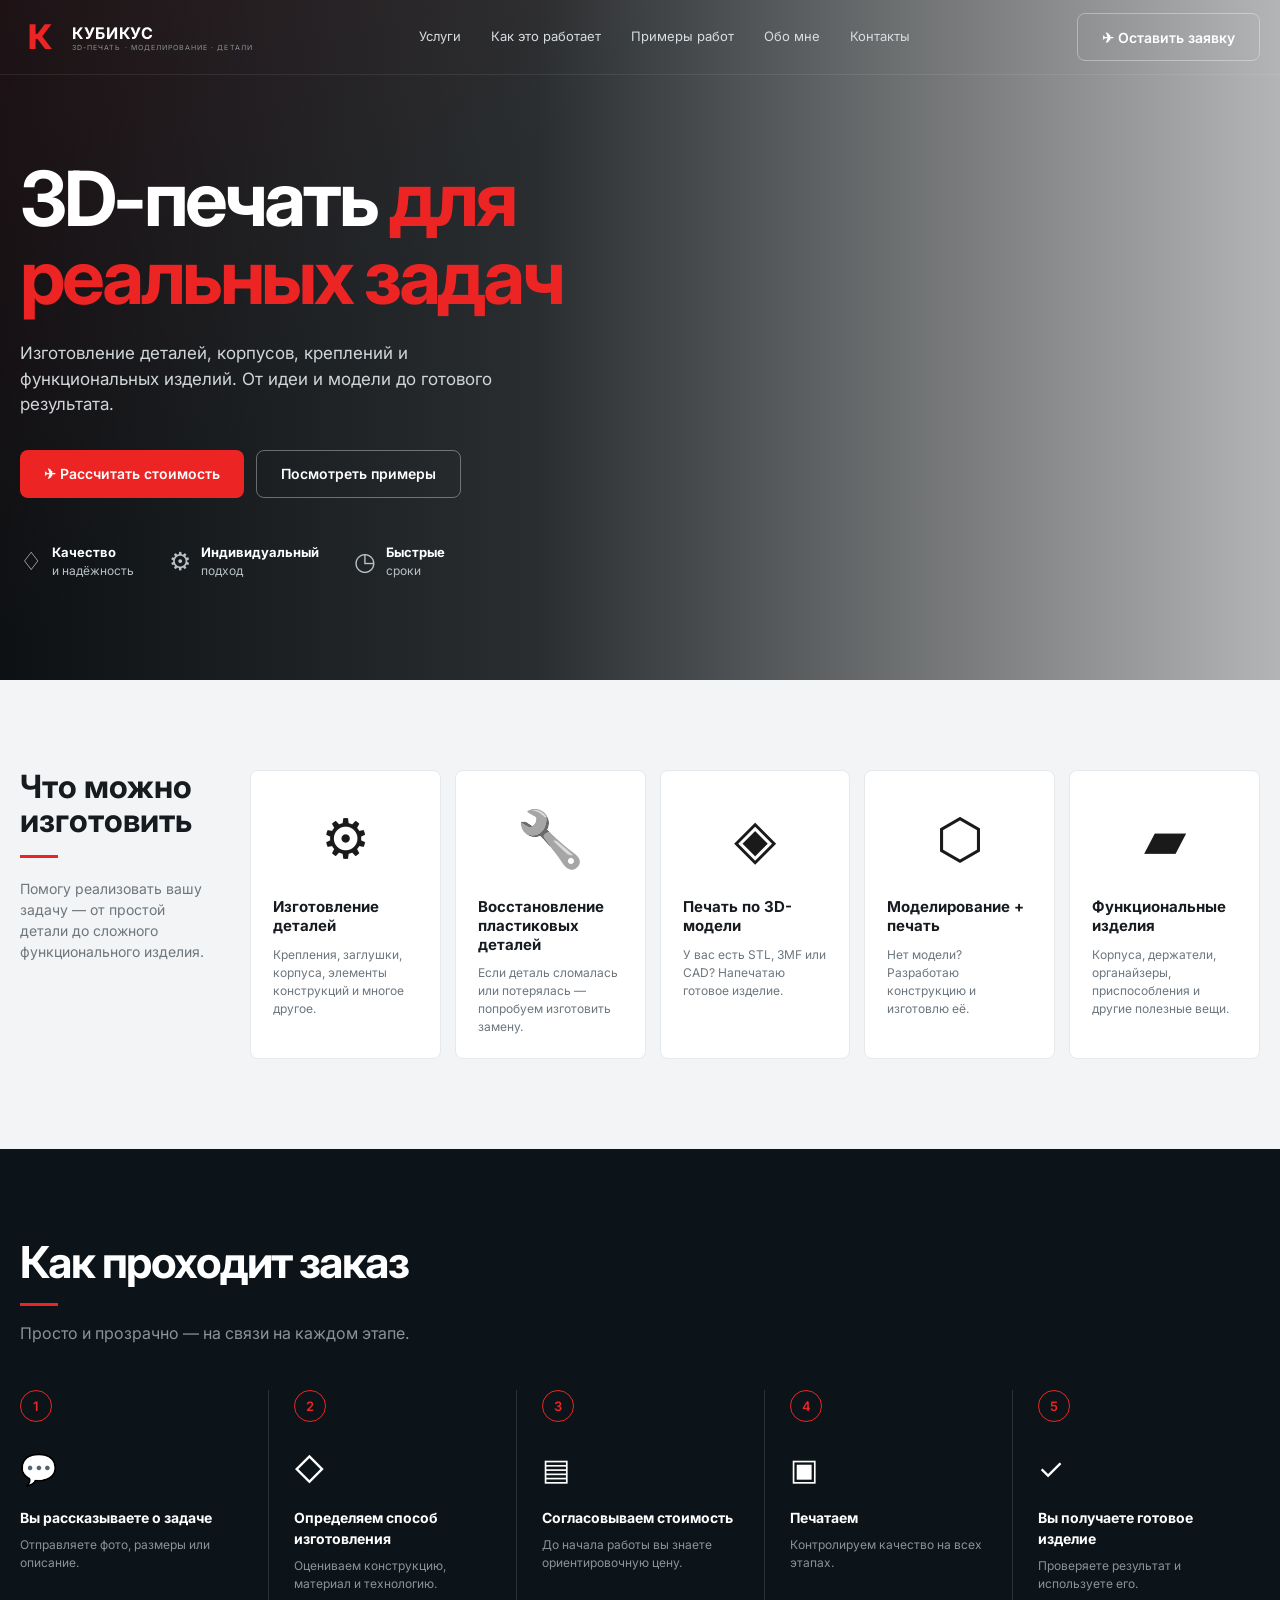
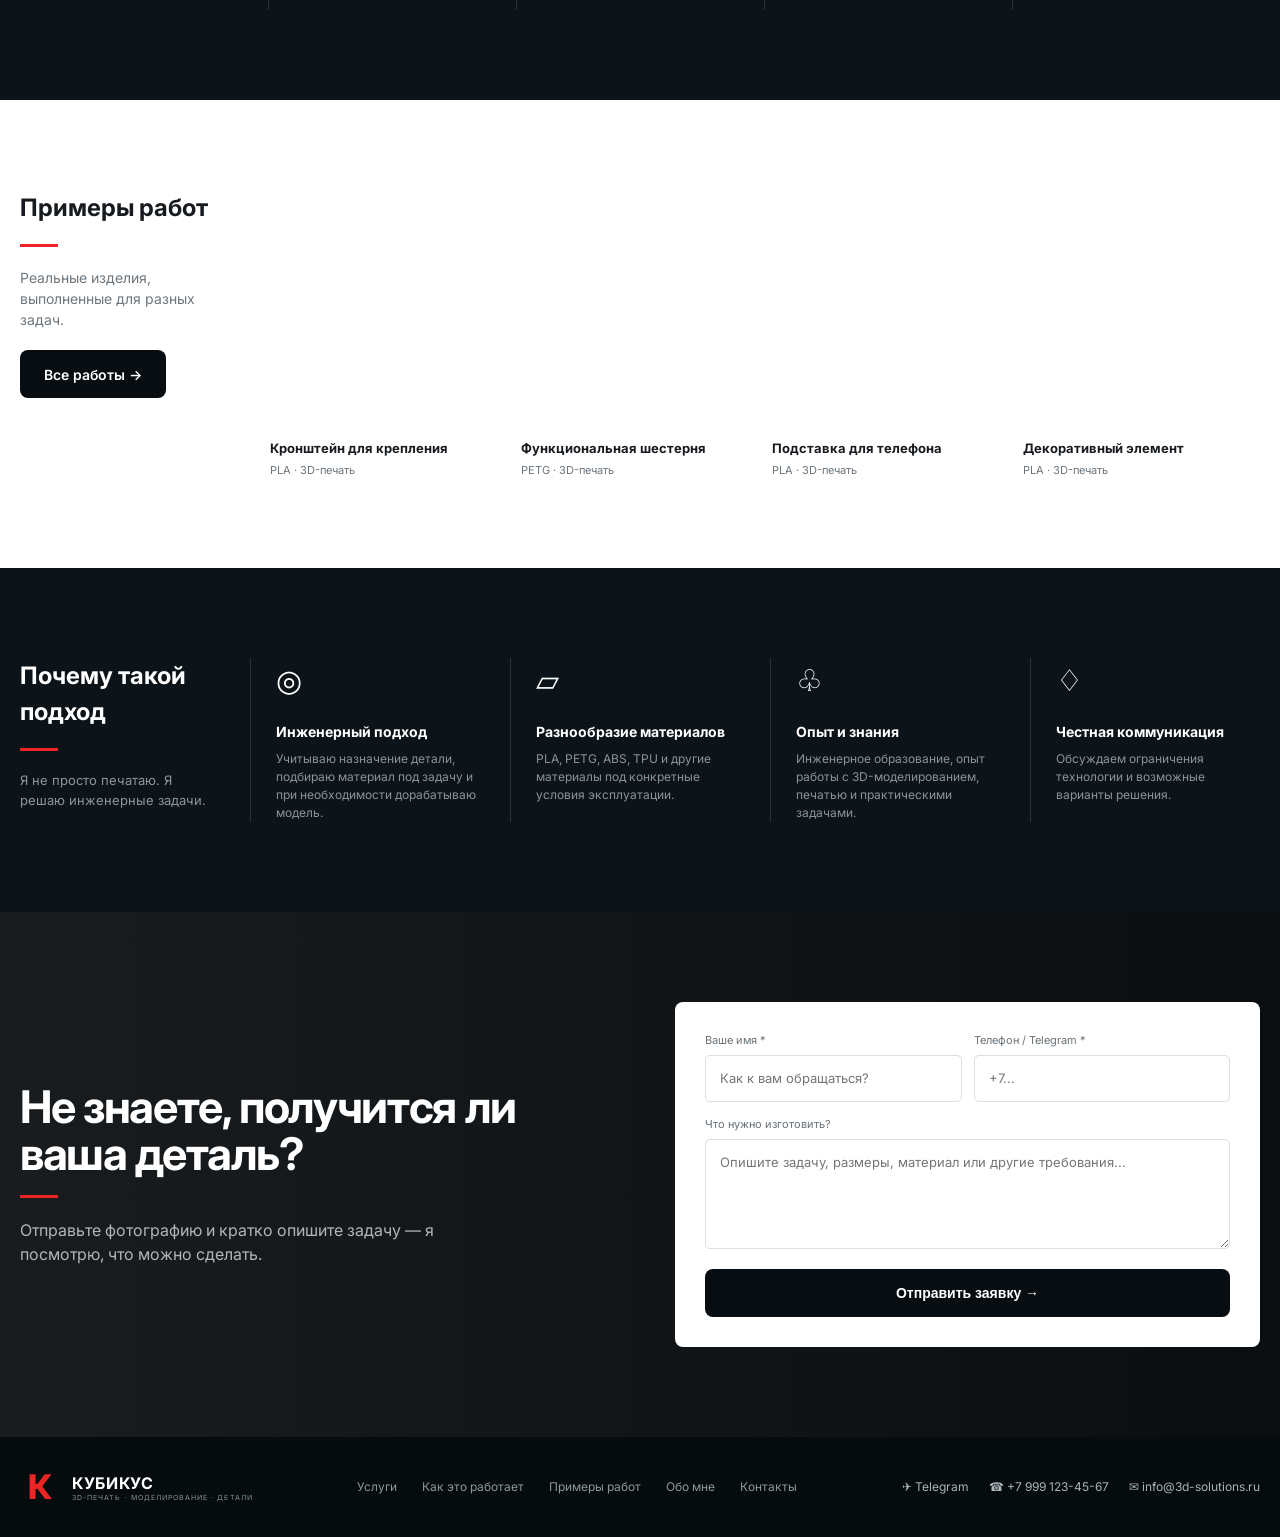
==== index.html @ cffec2ba "git add index.html assets/css/base.css assets/css/components.css assets/img/favicon.svg git commit -" ====
<!DOCTYPE html>
<html lang="ru">
<head>
    <meta charset="UTF-8">
    <meta name="viewport" content="width=device-width, initial-scale=1.0">
    

    <title>КУБИКУС — 3D-печать для реальных задач</title>

    <meta
    name="description"
    content="КУБИКУС — 3D-печать, изготовление деталей, восстановление пластиковых деталей, моделирование и функциональные изделия."
    >

    <!-- Open Graph (VK, Telegram) -->
    <meta property="og:type" content="website">
    <meta property="og:title" content="КУБИКУС — 3D-печать для реальных задач">
    <meta property="og:description" content="КУБИКУС — 3D-печать, изготовление деталей, восстановление пластиковых деталей, моделирование и функциональные изделия.">
    <meta property="og:url" content="https://kubicus.ru/">
    <meta property="og:locale" content="ru_RU">
    <!-- TODO: og:image после появления hero-фото (критично для превью в VK/Telegram) -->

    <link rel="icon" type="image/svg+xml" href="/assets/img/favicon.svg">

    <link rel="preconnect" href="https://fonts.googleapis.com">
    <link rel="preconnect" href="https://fonts.gstatic.com" crossorigin>

    <link
        href="https://fonts.googleapis.com/css2?family=Inter:wght@400;500;600;700;800&display=swap"
        rel="stylesheet"
    >

    <link rel="stylesheet" href="/assets/css/base.css">
    <link rel="stylesheet" href="/assets/css/layout.css">
    <link rel="stylesheet" href="/assets/css/components.css">
    <link rel="stylesheet" href="/assets/css/pages.css">

</head>


<body>


<!-- =========================
        HEADER
========================= -->

<header class="site-header">

    <div class="container header-inner">

        <a href="#" class="logo">

            <div class="logo-mark">К</div>

            <div>
                <div class="logo-text">КУБИКУС</div>
                <span class="logo-subtitle">
                    3D-ПЕЧАТЬ · МОДЕЛИРОВАНИЕ · ДЕТАЛИ
                </span>
            </div>

        </a>


        <nav>
            <a href="#services">Услуги</a>
            <a href="#process">Как это работает</a>
            <a href="#portfolio">Примеры работ</a>
            <a href="#advantages">Обо мне</a>
            <a href="#contact">Контакты</a>
        </nav>


        <a
            href="#contact"
            class="btn btn--outline header-button"
        >
            ✈ Оставить заявку
        </a>

    </div>

</header>


<main>

<!-- =========================
        HERO
========================= -->

<section class="hero">

    <div class="container">

        <div class="hero-content">

            <h1>
                3D-печать
                <span>для реальных задач</span>
            </h1>


            <p class="hero-description">
                Изготовление деталей, корпусов, креплений
                и функциональных изделий.
                От идеи и модели до готового результата.
            </p>


            <div class="hero-buttons">

                <a
                    href="#contact"
                    class="btn btn--red"
                >
                    ✈ Рассчитать стоимость
                </a>

                <a
                    href="#portfolio"
                    class="btn btn--outline"
                >
                    Посмотреть примеры
                </a>

            </div>


            <div class="hero-features">

                <div class="hero-feature">
                    <span class="feature-icon">♢</span>

                    <div>
                        <strong>Качество</strong>
                        и надёжность
                    </div>
                </div>


                <div class="hero-feature">
                    <span class="feature-icon">⚙</span>

                    <div>
                        <strong>Индивидуальный</strong>
                        подход
                    </div>
                </div>


                <div class="hero-feature">
                    <span class="feature-icon">◷</span>

                    <div>
                        <strong>Быстрые</strong>
                        сроки
                    </div>
                </div>

            </div>

        </div>

    </div>

</section>



<!-- =========================
        SERVICES
========================= -->

<section
    class="section services"
    id="services"
>

    <div class="container">

        <div class="services-layout">

            <div class="services-intro">

                <h2>
                    Что можно
                    изготовить
                </h2>

                <div class="red-line"></div>

                <p>
                    Помогу реализовать вашу задачу —
                    от простой детали до сложного
                    функционального изделия.
                </p>

            </div>


            <div class="services-grid">


                <article class="service-card">

                    <div class="service-icon">
                        ⚙
                    </div>

                    <h3>
                        Изготовление деталей
                    </h3>

                    <p>
                        Крепления, заглушки,
                        корпуса, элементы
                        конструкций и многое другое.
                    </p>

                </article>


                <article class="service-card">

                    <div class="service-icon">
                        🔧
                    </div>

                    <h3>
                        Восстановление
                        пластиковых деталей
                    </h3>

                    <p>
                        Если деталь сломалась
                        или потерялась —
                        попробуем изготовить замену.
                    </p>

                </article>


                <article class="service-card">

                    <div class="service-icon">
                        ◈
                    </div>

                    <h3>
                        Печать по
                        3D-модели
                    </h3>

                    <p>
                        У вас есть STL, 3MF или CAD?
                        Напечатаю готовое изделие.
                    </p>

                </article>


                <article class="service-card">

                    <div class="service-icon">
                        ⬡
                    </div>

                    <h3>
                        Моделирование
                        + печать
                    </h3>

                    <p>
                        Нет модели?
                        Разработаю конструкцию
                        и изготовлю её.
                    </p>

                </article>


                <article class="service-card">

                    <div class="service-icon">
                        ▰
                    </div>

                    <h3>
                        Функциональные
                        изделия
                    </h3>

                    <p>
                        Корпуса, держатели,
                        органайзеры,
                        приспособления и другие
                        полезные вещи.
                    </p>

                </article>


            </div>

        </div>

    </div>

</section>



<!-- =========================
        PROCESS
========================= -->

<section
    class="section process"
    id="process"
>

    <div class="container">

        <div class="section-title">

            <h2>
                Как проходит заказ
            </h2>

            <div class="red-line"></div>

            <p>
                Просто и прозрачно —
                на связи на каждом этапе.
            </p>

        </div>


        <div class="process-grid">


            <div class="process-step">

                <div class="step-number">1</div>

                <div class="step-icon">💬</div>

                <h3>
                    Вы рассказываете
                    о задаче
                </h3>

                <p>
                    Отправляете фото,
                    размеры или описание.
                </p>

            </div>


            <div class="process-step">

                <div class="step-number">2</div>

                <div class="step-icon">◇</div>

                <h3>
                    Определяем способ
                    изготовления
                </h3>

                <p>
                    Оцениваем конструкцию,
                    материал и технологию.
                </p>

            </div>


            <div class="process-step">

                <div class="step-number">3</div>

                <div class="step-icon">▤</div>

                <h3>
                    Согласовываем
                    стоимость
                </h3>

                <p>
                    До начала работы вы знаете
                    ориентировочную цену.
                </p>

            </div>


            <div class="process-step">

                <div class="step-number">4</div>

                <div class="step-icon">▣</div>

                <h3>
                    Печатаем
                </h3>

                <p>
                    Контролируем качество
                    на всех этапах.
                </p>

            </div>


            <div class="process-step">

                <div class="step-number">5</div>

                <div class="step-icon">✓</div>

                <h3>
                    Вы получаете
                    готовое изделие
                </h3>

                <p>
                    Проверяете результат
                    и используете его.
                </p>

            </div>


        </div>

    </div>

</section>



<!-- =========================
        PORTFOLIO
========================= -->

<section
    class="section portfolio"
    id="portfolio"
>

    <div class="container">

        <div class="portfolio-layout">


            <div class="portfolio-intro">

                <h2>
                    Примеры
                    работ
                </h2>

                <div class="red-line"></div>

                <p>
                    Реальные изделия,
                    выполненные для разных задач.
                </p>

                <a
                    href="#contact"
                    class="btn btn--dark"
                >
                    Все работы →
                </a>

            </div>


            <div class="portfolio-grid">


                <article class="portfolio-card">

                    <div class="portfolio-image">
                        <img
                            src="/assets/img/portfolio/work-1.svg"
                            alt="Кронштейн"
                        >
                    </div>

                    <h3>
                        Кронштейн для крепления
                    </h3>

                    <p>
                        PLA · 3D-печать
                    </p>

                </article>


                <article class="portfolio-card">

                    <div class="portfolio-image">
                        <img
                            src="/assets/img/portfolio/work-2.svg"
                            alt="Шестерня"
                        >
                    </div>

                    <h3>
                        Функциональная шестерня
                    </h3>

                    <p>
                        PETG · 3D-печать
                    </p>

                </article>


                <article class="portfolio-card">

                    <div class="portfolio-image">
                        <img
                            src="/assets/img/portfolio/work-3.svg"
                            alt="Подставка"
                        >
                    </div>

                    <h3>
                        Подставка для телефона
                    </h3>

                    <p>
                        PLA · 3D-печать
                    </p>

                </article>


                <article class="portfolio-card">

                    <div class="portfolio-image">
                        <img
                            src="/assets/img/portfolio/work-4.svg"
                            alt="Декоративная деталь"
                        >
                    </div>

                    <h3>
                        Декоративный элемент
                    </h3>

                    <p>
                        PLA · 3D-печать
                    </p>

                </article>


            </div>

        </div>

    </div>

</section>



<!-- =========================
        ADVANTAGES
========================= -->

<section
    class="section advantages"
    id="advantages"
>

    <div class="container">

        <div class="advantages-grid">


            <div class="advantages-intro">

                <h2>
                    Почему такой
                    подход
                </h2>

                <div class="red-line"></div>

                <p>
                    Я не просто печатаю.
                    Я решаю инженерные задачи.
                </p>

            </div>


            <article class="advantage">

                <div class="advantage-icon">
                    ◎
                </div>

                <h3>
                    Инженерный подход
                </h3>

                <p>
                    Учитываю назначение детали,
                    подбираю материал под задачу
                    и при необходимости
                    дорабатываю модель.
                </p>

            </article>


            <article class="advantage">

                <div class="advantage-icon">
                    ▱
                </div>

                <h3>
                    Разнообразие материалов
                </h3>

                <p>
                    PLA, PETG, ABS, TPU
                    и другие материалы
                    под конкретные условия
                    эксплуатации.
                </p>

            </article>


            <article class="advantage">

                <div class="advantage-icon">
                    ♧
                </div>

                <h3>
                    Опыт и знания
                </h3>

                <p>
                    Инженерное образование,
                    опыт работы с 3D-моделированием,
                    печатью и практическими задачами.
                </p>

            </article>


            <article class="advantage">

                <div class="advantage-icon">
                    ♢
                </div>

                <h3>
                    Честная коммуникация
                </h3>

                <p>
                    Обсуждаем ограничения
                    технологии и возможные
                    варианты решения.
                </p>

            </article>


        </div>

    </div>

</section>



<!-- =========================
        CONTACT
========================= -->

<section
    class="section contact"
    id="contact"
>

    <div class="container">

        <div class="contact-layout">


            <div class="contact-text">

                <h2>
                    Не знаете,
                    получится ли
                    ваша деталь?
                </h2>

                <div class="red-line"></div>

                <p>
                    Отправьте фотографию и кратко
                    опишите задачу — я посмотрю,
                    что можно сделать.
                </p>

            </div>


            <form
                class="contact-form"
                id="contactForm"
            >

                <div class="form-row">

                    <div class="form-group">

                        <label>
                            Ваше имя *
                        </label>

                        <input
                            type="text"
                            name="name"
                            placeholder="Как к вам обращаться?"
                            required
                        >

                    </div>


                    <div class="form-group">

                        <label>
                            Телефон / Telegram *
                        </label>

                        <input
                            type="text"
                            name="contact"
                            placeholder="+7..."
                            required
                        >

                    </div>

                </div>


                <div class="form-group">

                    <label>
                        Что нужно изготовить?
                    </label>

                    <textarea
                        name="message"
                        placeholder="Опишите задачу, размеры, материал или другие требования..."
                    ></textarea>

                </div>


                <button
                    type="submit"
                    class="btn btn--dark form-submit"
                    aria-live="polite"
                >
                    Отправить заявку →
                </button>

            </form>


        </div>

    </div>

</section>


</main>


<!-- =========================
        FOOTER
========================= -->

<footer class="site-footer">

    <div class="container footer-inner">


        <a href="#" class="logo">

            <div class="logo-mark">К</div>

            <div>
                <div class="logo-text">
                    КУБИКУС
                </div>

                <span class="logo-subtitle">
                    3D-ПЕЧАТЬ · МОДЕЛИРОВАНИЕ · ДЕТАЛИ
                </span>
            </div>

        </a>


        <div class="footer-links">

            <a href="#services">
                Услуги
            </a>

            <a href="#process">
                Как это работает
            </a>

            <a href="#portfolio">
                Примеры работ
            </a>

            <a href="#advantages">
                Обо мне
            </a>

            <a href="#contact">
                Контакты
            </a>

        </div>


        <div class="footer-contacts">

            <span>
                ✈ Telegram
            </span>

            <span>
                ☎ +7 999 123-45-67
            </span>

            <span>
                ✉ info@3d-solutions.ru
            </span>

        </div>


    </div>

</footer>


<script src="/assets/js/nav.js" defer></script>
<script src="/assets/js/form.js" defer></script>


</body>
</html>
---- assets/css/base.css ----
/* =========================
   BASE — reset, токены, базовая типографика
========================= */

:root {
    /* Палитра (как в прототипе) */
    --black: #080d11;
    --dark: #0d1419;
    --dark-2: #111a20;

    --white: #ffffff;
    --text: #171b1f;
    --gray: #6d767d;
    --light: #f2f4f5;

    --red: #ed2424;
    --red-dark: #c91818;
    --green: #2ea043;

    --border: #dfe3e6;

    /* Сетка */
    --container: 1240px;

    /* Отступы */
    --space-1: 4px;
    --space-2: 8px;
    --space-3: 12px;
    --space-4: 16px;
    --space-5: 24px;
    --space-6: 32px;
    --space-7: 48px;
    --space-8: 64px;

    /* Радиусы */
    --radius-sm: 4px;
    --radius-md: 8px;
    --radius-lg: 12px;

    /* Тени */
    --shadow-sm: 0 4px 12px rgba(0, 0, 0, .06);
    --shadow-md: 0 15px 35px rgba(0, 0, 0, .08);
}

* {
    box-sizing: border-box;
    margin: 0;
    padding: 0;
}

html {
    scroll-behavior: smooth;
}

body {
    font-family: "Inter", sans-serif;
    color: var(--text);
    background: var(--white);
    line-height: 1.5;
}

a {
    color: inherit;
    text-decoration: none;
}

img {
    display: block;
    max-width: 100%;
}
---- assets/css/layout.css ----
/* LAYOUT — сетка, секции, заголовки секций */

.container {
    width: min(var(--container), calc(100% - 40px));
    margin: 0 auto;
}

.section {
    padding: 90px 0;
}

.section-title {
    margin-bottom: 45px;
}

.section-title h2 {
    font-size: clamp(30px, 4vw, 44px);
    line-height: 1.05;
    letter-spacing: -.035em;
}

.section-title p {
    max-width: 550px;
    margin-top: 15px;
    color: var(--gray);
}

.red-line {
    width: 38px;
    height: 3px;
    margin-top: 18px;
    background: var(--red);
}

/* ---------- Адаптив ---------- */

@media (max-width: 700px) {

    .container {
        width: min(100% - 30px, var(--container));
    }

    .section {
        padding: 60px 0;
    }

}
---- assets/css/components.css ----
/* =========================
   КОМПОНЕНТЫ
========================= */

/* ---------- Кнопки ---------- */

.btn {
    display: inline-flex;
    align-items: center;
    justify-content: center;
    gap: 10px;

    min-height: 48px;
    padding: 0 var(--space-5);

    border-radius: var(--radius-md);

    font-size: 14px;
    font-weight: 600;

    cursor: pointer;
    border: none;

    transition:
        transform .2s ease,
        background .2s ease,
        border-color .2s ease;
}

.btn:hover {
    transform: translateY(-2px);
}

.btn--red {
    color: white;
    background: var(--red);
}

.btn--red:hover {
    background: var(--red-dark);
}

.btn--outline {
    color: white;
    background: transparent;
    border: 1px solid rgba(255, 255, 255, .35);
}

.btn--outline:hover {
    border-color: white;
}

.btn--dark {
    background: var(--black);
    color: white;
}


/* ---------- Header ---------- */

.site-header {
    position: absolute;
    z-index: 10;
    top: 0;
    left: 0;
    right: 0;

    border-bottom: 1px solid rgba(255, 255, 255, .08);
}

.header-inner {
    height: 74px;

    display: flex;
    align-items: center;
    justify-content: space-between;
    gap: 30px;
}

.logo {
    display: flex;
    align-items: center;
    gap: 12px;

    color: white;
}

.logo-mark {
    width: 40px;
    height: 40px;

    display: grid;
    place-items: center;

    color: var(--red);

    font-size: 34px;
    font-weight: 800;
    line-height: 1;
}

.logo-text {
    font-size: 16px;
    font-weight: 700;
    letter-spacing: .04em;
}

.logo-subtitle {
    display: block;

    margin-top: -2px;

    font-size: 7px;
    letter-spacing: .15em;
    color: #879199;
}

nav {
    display: flex;
    align-items: center;
    gap: 30px;

    color: #d7dde0;
    font-size: 13px;
}

nav a {
    transition: color .2s ease;
}

nav a:hover {
    color: white;
}

.header-button {
    white-space: nowrap;
}


/* ---------- Hero ---------- */

.hero {
    min-height: 680px;

    display: flex;
    align-items: center;

    position: relative;

    color: white;

    background:
        linear-gradient(
            90deg,
            rgba(5, 9, 12, .97) 0%,
            rgba(5, 9, 12, .85) 42%,
            rgba(5, 9, 12, .30) 100%
        ),
        url("/assets/img/hero/hero.svg") center / cover no-repeat;

    overflow: hidden;
}

.hero::after {
    content: "";

    position: absolute;
    inset: 0;

    background:
        linear-gradient(
            135deg,
            rgba(237, 36, 36, .08),
            transparent 35%
        );

    pointer-events: none;
}

.hero-content {
    position: relative;
    z-index: 1;

    max-width: 650px;

    padding-top: 60px;
}

.hero h1 {
    font-size: clamp(44px, 6vw, 76px);
    line-height: 1.02;

    letter-spacing: -.045em;

    margin-bottom: 26px;
}

.hero h1 span {
    color: var(--red);
}

.hero-description {
    max-width: 500px;

    margin-bottom: var(--space-6);

    color: #d0d6d9;
    font-size: 17px;
}

.hero-buttons {
    display: flex;
    gap: var(--space-3);
    flex-wrap: wrap;
}

.hero-features {
    display: flex;
    gap: 35px;

    margin-top: 45px;
}

.hero-feature {
    display: flex;
    align-items: center;
    gap: 10px;

    color: #b9c1c5;
    font-size: 12px;
}

.hero-feature strong {
    display: block;
    color: white;
    font-size: 13px;
}

.feature-icon {
    font-size: 25px;
}


/* ---------- Services ---------- */

.services {
    background: var(--light);
}

.services-layout {
    display: grid;
    grid-template-columns: 190px 1fr;
    gap: 40px;
}

.services-intro h2 {
    font-size: 32px;
    line-height: 1.05;
}

.services-intro p {
    margin-top: 20px;

    color: var(--gray);
    font-size: 14px;
}

.services-grid {
    display: grid;
    grid-template-columns: repeat(5, 1fr);
    gap: 14px;
}

.service-card {
    min-height: 270px;

    padding: 22px;

    background: white;
    border: 1px solid #e6e9eb;
    border-radius: var(--radius-md);

    transition:
        transform .25s ease,
        box-shadow .25s ease;
}

.service-card:hover {
    transform: translateY(-6px);

    box-shadow: var(--shadow-md);
}

.service-icon {
    height: 90px;

    display: flex;
    align-items: center;
    justify-content: center;

    margin-bottom: 15px;

    font-size: 55px;
    filter: grayscale(1);
}

.service-card h3 {
    margin-bottom: 10px;

    font-size: 15px;
    line-height: 1.25;
}

.service-card p {
    color: var(--gray);
    font-size: 12px;
}


/* ---------- Process ---------- */

.process {
    background: var(--dark);
    color: white;
}

.process .section-title p {
    color: #89939a;
}

.process-grid {
    display: grid;
    grid-template-columns: repeat(5, 1fr);
}

.process-step {
    position: relative;

    padding: 0 25px;
    min-height: 220px;

    border-left: 1px solid #283239;
}

.process-step:first-child {
    border-left: none;
    padding-left: 0;
}

.step-number {
    width: 32px;
    height: 32px;

    display: grid;
    place-items: center;

    margin-bottom: 25px;

    border: 1px solid var(--red);
    border-radius: 50%;

    color: var(--red);
    font-size: 13px;
    font-weight: 600;
}

.step-icon {
    font-size: 30px;
    margin-bottom: 15px;
}

.process-step h3 {
    font-size: 14px;
    margin-bottom: var(--space-2);
}

.process-step p {
    color: #89939a;
    font-size: 12px;
}


/* ---------- Portfolio ---------- */

.portfolio {
    background: white;
}

.portfolio-layout {
    display: grid;
    grid-template-columns: 210px 1fr;
    gap: 40px;
}

.portfolio-intro p {
    margin: 20px 0;

    color: var(--gray);
    font-size: 14px;
}

.portfolio-grid {
    display: grid;
    grid-template-columns: repeat(4, 1fr);
    gap: 14px;
}

.portfolio-card {
    overflow: hidden;
}

.portfolio-image {
    aspect-ratio: 1 / 1;

    overflow: hidden;

    border-radius: 7px;

    background: #e9ecee;
}

.portfolio-image img {
    width: 100%;
    height: 100%;

    object-fit: cover;

    transition: transform .4s ease;
}

.portfolio-card:hover img {
    transform: scale(1.05);
}

.portfolio-card h3 {
    margin-top: var(--space-3);

    font-size: 13px;
}

.portfolio-card p {
    margin-top: 3px;

    color: var(--gray);
    font-size: 11px;
}


/* ---------- Advantages ---------- */

.advantages {
    background: var(--dark);
    color: white;
}

.advantages-grid {
    display: grid;
    grid-template-columns: 200px repeat(4, 1fr);
    gap: 30px;
}

.advantages-intro p {
    margin-top: 20px;

    color: #8b959b;
    font-size: 13px;
}

.advantage {
    padding-left: 25px;

    border-left: 1px solid #283239;
}

.advantage-icon {
    margin-bottom: 18px;

    font-size: 30px;
}

.advantage h3 {
    margin-bottom: var(--space-2);

    font-size: 14px;
}

.advantage p {
    color: #89939a;
    font-size: 12px;
}


/* ---------- Contact ---------- */

.contact {
    position: relative;

    color: white;

    background:
        linear-gradient(
            90deg,
            rgba(5, 9, 12, .92),
            rgba(5, 9, 12, .98)
        ),
        url("/assets/img/hero/hero.svg") center / cover;
}

.contact-layout {
    display: grid;
    grid-template-columns: 1fr 1fr;
    gap: 70px;

    align-items: center;
}

.contact-text h2 {
    max-width: 500px;

    font-size: clamp(30px, 4vw, 45px);
    line-height: 1.05;

    letter-spacing: -.03em;
}

.contact-text p {
    max-width: 480px;

    margin-top: 20px;

    color: #aeb7bc;
}


/* ---------- Form ---------- */

.contact-form {
    padding: 30px;

    background: white;
    color: var(--text);

    border-radius: var(--radius-md);
}

.form-row {
    display: grid;
    grid-template-columns: 1fr 1fr;
    gap: var(--space-3);
}

.form-group {
    margin-bottom: 14px;
}

.form-group label {
    display: block;

    margin-bottom: 6px;

    color: #697278;
    font-size: 11px;
}

input,
textarea {
    width: 100%;

    padding: 13px 14px;

    border: 1px solid #d9dfe2;
    border-radius: 5px;

    outline: none;

    font: inherit;
    font-size: 13px;
}

input:focus,
textarea:focus {
    border-color: var(--red);
}

textarea {
    min-height: 110px;
    resize: vertical;
}

.file-label {
    display: flex;
    align-items: center;
    gap: var(--space-2);

    padding: 10px 0;

    color: #687278;
    font-size: 12px;

    cursor: pointer;
}

.file-label input {
    display: none;
}

.form-submit {
    width: 100%;
}

.form-submit.is-success {
    background: var(--green);
}

.form-submit.is-error {
    background: var(--red);
}

.btn:disabled {
    cursor: not-allowed;
}

.btn:disabled:hover {
    transform: none;
}


/* ---------- Footer ---------- */

.site-footer {
    background: #060b0e;
    color: white;

    padding: 30px 0;
}

.footer-inner {
    display: flex;
    align-items: center;
    justify-content: space-between;
    gap: 30px;
}

.footer-links {
    display: flex;
    gap: 25px;

    color: #8d989e;
    font-size: 12px;
}

.footer-contacts {
    display: flex;
    gap: 20px;

    color: #aab3b8;
    font-size: 12px;
}


/* =========================
   АДАПТИВ
========================= */

@media (max-width: 1100px) {

    nav {
        display: none;
    }

    .services-grid {
        grid-template-columns: repeat(3, 1fr);
    }

    .portfolio-grid {
        grid-template-columns: repeat(2, 1fr);
    }

    .advantages-grid {
        grid-template-columns: repeat(2, 1fr);
    }

    .advantages-intro {
        grid-column: span 2;
    }

    .process-grid {
        grid-template-columns: repeat(3, 1fr);
        row-gap: 30px;
    }

}


@media (max-width: 700px) {

    .header-button {
        display: none;
    }

    .hero {
        min-height: 700px;

        background-position: 65% center;
    }

    .hero-content {
        padding-top: 50px;
    }

    .hero h1 {
        font-size: 48px;
    }

    .hero-description {
        font-size: 15px;
    }

    .hero-features {
        display: grid;
        grid-template-columns: 1fr;
        gap: 15px;
    }

    .services-layout,
    .portfolio-layout {
        grid-template-columns: 1fr;
    }

    .services-grid {
        grid-template-columns: repeat(2, 1fr);
    }

    .process-grid {
        grid-template-columns: 1fr;
    }

    .process-step,
    .process-step:first-child {
        border-left: none;
        border-top: 1px solid #283239;

        padding: 25px 0;

        min-height: auto;
    }

    .advantages-grid {
        grid-template-columns: 1fr;
    }

    .advantages-intro {
        grid-column: auto;
    }

    .advantage {
        border-left: none;
        border-top: 1px solid #283239;

        padding: 25px 0;
    }

    .contact-layout {
        grid-template-columns: 1fr;
        gap: 40px;
    }

    .form-row {
        grid-template-columns: 1fr;
    }

    .footer-inner {
        flex-direction: column;
        align-items: flex-start;
    }

    .footer-links {
        flex-wrap: wrap;
    }

}


@media (max-width: 450px) {

    .services-grid,
    .portfolio-grid {
        grid-template-columns: 1fr;
    }

    .hero h1 {
        font-size: 42px;
    }

    .hero-buttons {
        flex-direction: column;
        align-items: stretch;
    }

}
---- assets/css/pages.css ----
/* PAGES — переопределения под конкретные страницы
   Пока пусто */
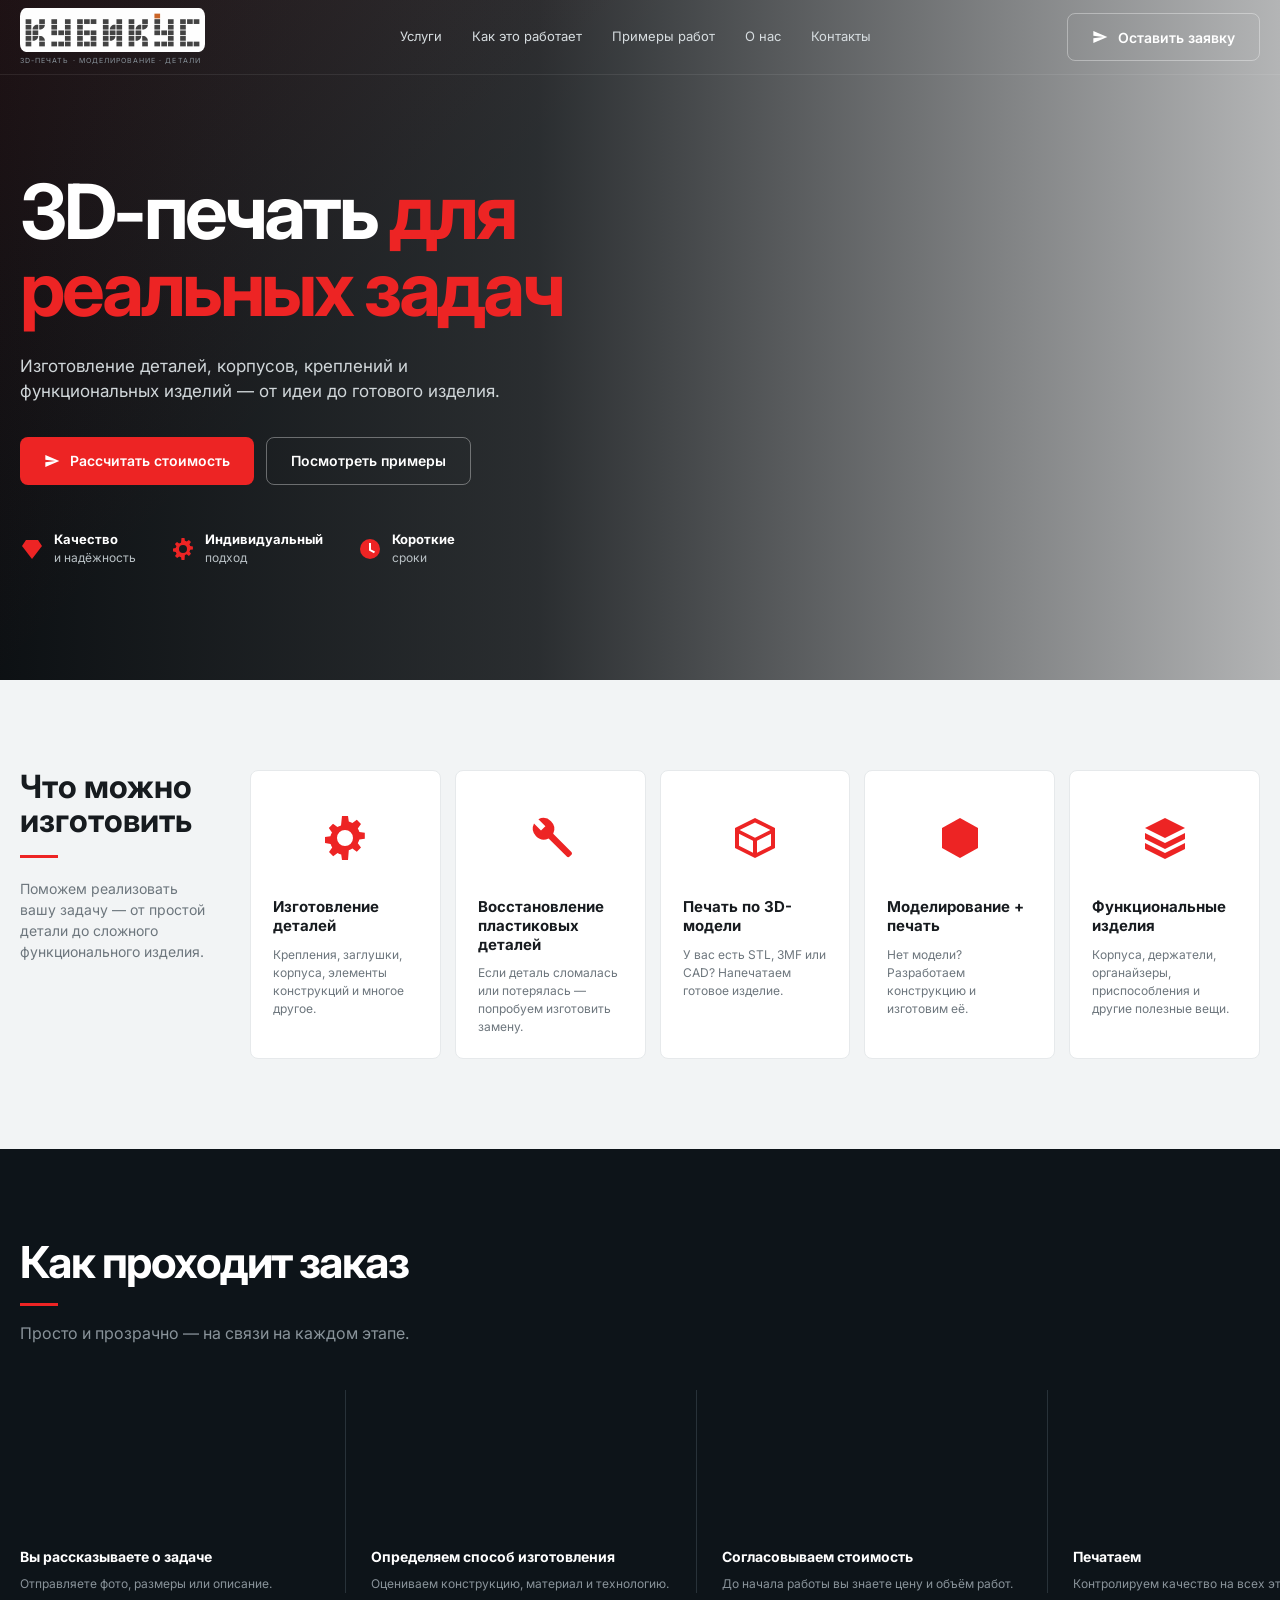
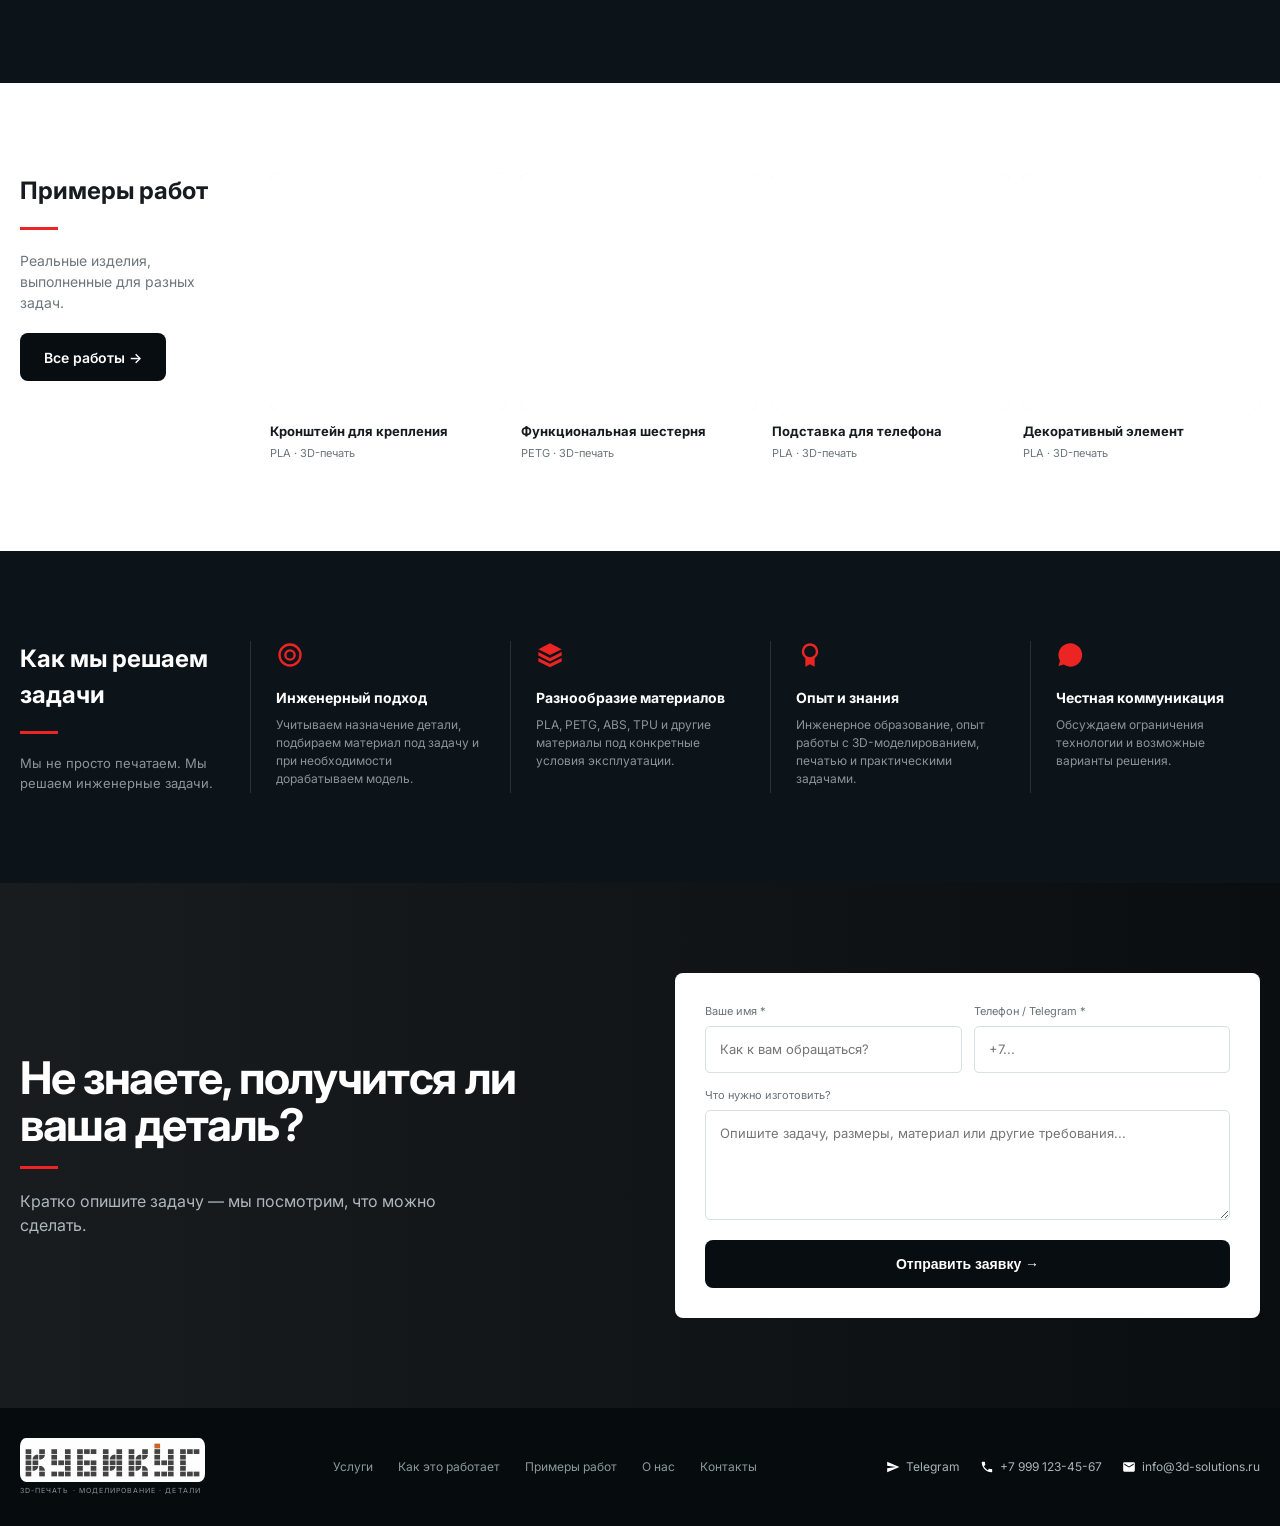
==== commit 33123033: "feat: внедрение SVG-иконок и логотипа, правки текста - Создан SVG-спрайт assets/img/icons.svg, все э" ====
--- a/index.html
+++ b/index.html
@@ -50,16 +50,10 @@
     <div class="container header-inner">
 
         <a href="#" class="logo">
-
-            <div class="logo-mark">К</div>
-
-            <div>
-                <div class="logo-text">КУБИКУС</div>
-                <span class="logo-subtitle">
-                    3D-ПЕЧАТЬ · МОДЕЛИРОВАНИЕ · ДЕТАЛИ
-                </span>
-            </div>
-
+            <img src="/assets/img/logo.svg" alt="КУБИКУС" class="logo-img">
+            <span class="logo-subtitle">
+                3D-ПЕЧАТЬ · МОДЕЛИРОВАНИЕ · ДЕТАЛИ
+            </span>
         </a>
 
 
@@ -67,7 +61,7 @@
             <a href="#services">Услуги</a>
             <a href="#process">Как это работает</a>
             <a href="#portfolio">Примеры работ</a>
-            <a href="#advantages">Обо мне</a>
+            <a href="#advantages">О нас</a>
             <a href="#contact">Контакты</a>
         </nav>
 
@@ -76,7 +70,8 @@
             href="#contact"
             class="btn btn--outline header-button"
         >
-            ✈ Оставить заявку
+            <svg class="btn-icon" aria-hidden="true"><use href="/assets/img/icons.svg#icon-send"></use></svg>
+            Оставить заявку
         </a>
 
     </div>
@@ -104,8 +99,8 @@
 
             <p class="hero-description">
                 Изготовление деталей, корпусов, креплений
-                и функциональных изделий.
-                От идеи и модели до готового результата.
+                и функциональных изделий —
+                от идеи до готового изделия.
             </p>
 
 
@@ -115,7 +110,8 @@
                     href="#contact"
                     class="btn btn--red"
                 >
-                    ✈ Рассчитать стоимость
+                    <svg class="btn-icon" aria-hidden="true"><use href="/assets/img/icons.svg#icon-send"></use></svg>
+                    Рассчитать стоимость
                 </a>
 
                 <a
@@ -131,7 +127,9 @@
             <div class="hero-features">
 
                 <div class="hero-feature">
-                    <span class="feature-icon">♢</span>
+                    <span class="feature-icon" aria-hidden="true">
+                        <svg><use href="/assets/img/icons.svg#icon-gem"></use></svg>
+                    </span>
 
                     <div>
                         <strong>Качество</strong>
@@ -141,7 +139,9 @@
 
 
                 <div class="hero-feature">
-                    <span class="feature-icon">⚙</span>
+                    <span class="feature-icon" aria-hidden="true">
+                        <svg><use href="/assets/img/icons.svg#icon-cog"></use></svg>
+                    </span>
 
                     <div>
                         <strong>Индивидуальный</strong>
@@ -151,10 +151,12 @@
 
 
                 <div class="hero-feature">
-                    <span class="feature-icon">◷</span>
+                    <span class="feature-icon" aria-hidden="true">
+                        <svg><use href="/assets/img/icons.svg#icon-clock"></use></svg>
+                    </span>
 
                     <div>
-                        <strong>Быстрые</strong>
+                        <strong>Короткие</strong>
                         сроки
                     </div>
                 </div>
@@ -192,7 +194,7 @@
                 <div class="red-line"></div>
 
                 <p>
-                    Помогу реализовать вашу задачу —
+                    Поможем реализовать вашу задачу —
                     от простой детали до сложного
                     функционального изделия.
                 </p>
@@ -202,105 +204,64 @@
 
             <div class="services-grid">
 
-
                 <article class="service-card">
-
-                    <div class="service-icon">
-                        ⚙
-                    </div>
-
-                    <h3>
-                        Изготовление деталей
-                    </h3>
-
+                    <div class="service-icon" aria-hidden="true">
+                        <svg><use href="/assets/img/icons.svg#icon-cog"></use></svg>
+                    </div>
+                    <h3>Изготовление деталей</h3>
                     <p>
                         Крепления, заглушки,
                         корпуса, элементы
                         конструкций и многое другое.
                     </p>
-
-                </article>
-
+                </article>
 
                 <article class="service-card">
-
-                    <div class="service-icon">
-                        🔧
-                    </div>
-
-                    <h3>
-                        Восстановление
-                        пластиковых деталей
-                    </h3>
-
+                    <div class="service-icon" aria-hidden="true">
+                        <svg><use href="/assets/img/icons.svg#icon-wrench"></use></svg>
+                    </div>
+                    <h3>Восстановление пластиковых деталей</h3>
                     <p>
                         Если деталь сломалась
                         или потерялась —
                         попробуем изготовить замену.
                     </p>
-
-                </article>
-
+                </article>
 
                 <article class="service-card">
-
-                    <div class="service-icon">
-                        ◈
-                    </div>
-
-                    <h3>
-                        Печать по
-                        3D-модели
-                    </h3>
-
+                    <div class="service-icon" aria-hidden="true">
+                        <svg><use href="/assets/img/icons.svg#icon-box"></use></svg>
+                    </div>
+                    <h3>Печать по 3D-модели</h3>
                     <p>
                         У вас есть STL, 3MF или CAD?
-                        Напечатаю готовое изделие.
-                    </p>
-
-                </article>
-
+                        Напечатаем готовое изделие.
+                    </p>
+                </article>
 
                 <article class="service-card">
-
-                    <div class="service-icon">
-                        ⬡
-                    </div>
-
-                    <h3>
-                        Моделирование
-                        + печать
-                    </h3>
-
+                    <div class="service-icon" aria-hidden="true">
+                        <svg><use href="/assets/img/icons.svg#icon-hexagon"></use></svg>
+                    </div>
+                    <h3>Моделирование + печать</h3>
                     <p>
                         Нет модели?
-                        Разработаю конструкцию
-                        и изготовлю её.
-                    </p>
-
-                </article>
-
+                        Разработаем конструкцию и изготовим её.
+                    </p>
+                </article>
 
                 <article class="service-card">
-
-                    <div class="service-icon">
-                        ▰
-                    </div>
-
-                    <h3>
-                        Функциональные
-                        изделия
-                    </h3>
-
+                    <div class="service-icon" aria-hidden="true">
+                        <svg><use href="/assets/img/icons.svg#icon-layers"></use></svg>
+                    </div>
+                    <h3>Функциональные изделия</h3>
                     <p>
                         Корпуса, держатели,
                         органайзеры,
                         приспособления и другие
                         полезные вещи.
                     </p>
-
-                </article>
-
+                </article>
 
             </div>
 
@@ -341,100 +302,59 @@
 
         <div class="process-grid">
 
-
             <div class="process-step">
-
-                <div class="step-number">1</div>
-
-                <div class="step-icon">💬</div>
-
-                <h3>
-                    Вы рассказываете
-                    о задаче
-                </h3>
-
+                <div class="step-icon" aria-hidden="true">
+                    <svg><use href="/assets/img/icons.svg#icon-message"></use></svg>
+                </div>
+                <h3>Вы рассказываете о задаче</h3>
                 <p>
                     Отправляете фото,
                     размеры или описание.
                 </p>
-
-            </div>
-
+            </div>
 
             <div class="process-step">
-
-                <div class="step-number">2</div>
-
-                <div class="step-icon">◇</div>
-
-                <h3>
-                    Определяем способ
-                    изготовления
-                </h3>
-
+                <div class="step-icon" aria-hidden="true">
+                    <svg><use href="/assets/img/icons.svg#icon-search"></use></svg>
+                </div>
+                <h3>Определяем способ изготовления</h3>
                 <p>
                     Оцениваем конструкцию,
                     материал и технологию.
                 </p>
-
-            </div>
-
+            </div>
 
             <div class="process-step">
-
-                <div class="step-number">3</div>
-
-                <div class="step-icon">▤</div>
-
-                <h3>
-                    Согласовываем
-                    стоимость
-                </h3>
-
-                <p>
-                    До начала работы вы знаете
-                    ориентировочную цену.
-                </p>
-
-            </div>
-
+                <div class="step-icon" aria-hidden="true">
+                    <svg><use href="/assets/img/icons.svg#icon-calculator"></use></svg>
+                </div>
+                <h3>Согласовываем стоимость</h3>
+                <p>
+                    До начала работы вы знаете цену и объём работ.
+                </p>
+            </div>
 
             <div class="process-step">
-
-                <div class="step-number">4</div>
-
-                <div class="step-icon">▣</div>
-
-                <h3>
-                    Печатаем
-                </h3>
-
+                <div class="step-icon" aria-hidden="true">
+                    <svg><use href="/assets/img/icons.svg#icon-printer"></use></svg>
+                </div>
+                <h3>Печатаем</h3>
                 <p>
                     Контролируем качество
                     на всех этапах.
                 </p>
-
-            </div>
-
+            </div>
 
             <div class="process-step">
-
-                <div class="step-number">5</div>
-
-                <div class="step-icon">✓</div>
-
-                <h3>
-                    Вы получаете
-                    готовое изделие
-                </h3>
-
+                <div class="step-icon" aria-hidden="true">
+                    <svg><use href="/assets/img/icons.svg#icon-check"></use></svg>
+                </div>
+                <h3>Вы получаете готовое изделие</h3>
                 <p>
                     Проверяете результат
                     и используете его.
                 </p>
-
-            </div>
-
+            </div>
 
         </div>
 
@@ -490,7 +410,7 @@
                     <div class="portfolio-image">
                         <img
                             src="/assets/img/portfolio/work-1.svg"
-                            alt="Кронштейн"
+                            alt="Кронштейн для крепления, напечатанный на 3D-принтере из PLA"
                         >
                     </div>
 
@@ -510,7 +430,7 @@
                     <div class="portfolio-image">
                         <img
                             src="/assets/img/portfolio/work-2.svg"
-                            alt="Шестерня"
+                            alt="Функциональная шестерня из PETG, напечатанная на 3D-принтере"
                         >
                     </div>
 
@@ -530,7 +450,7 @@
                     <div class="portfolio-image">
                         <img
                             src="/assets/img/portfolio/work-3.svg"
-                            alt="Подставка"
+                            alt="Подставка для телефона, напечатанная на 3D-принтере из PLA"
                         >
                     </div>
 
@@ -550,7 +470,7 @@
                     <div class="portfolio-image">
                         <img
                             src="/assets/img/portfolio/work-4.svg"
-                            alt="Декоративная деталь"
+                            alt="Декоративный элемент, напечатанный на 3D-принтере из PLA"
                         >
                     </div>
 
@@ -588,101 +508,69 @@
 
         <div class="advantages-grid">
 
-
             <div class="advantages-intro">
-
                 <h2>
-                    Почему такой
-                    подход
+                    Как мы
+                    решаем задачи
                 </h2>
 
                 <div class="red-line"></div>
 
                 <p>
-                    Я не просто печатаю.
-                    Я решаю инженерные задачи.
-                </p>
-
-            </div>
-
+                    Мы не просто печатаем.
+                    Мы решаем инженерные задачи.
+                </p>
+            </div>
 
             <article class="advantage">
-
-                <div class="advantage-icon">
-                    ◎
-                </div>
-
-                <h3>
-                    Инженерный подход
-                </h3>
-
-                <p>
-                    Учитываю назначение детали,
-                    подбираю материал под задачу
+                <div class="advantage-icon" aria-hidden="true">
+                    <svg><use href="/assets/img/icons.svg#icon-target"></use></svg>
+                </div>
+                <h3>Инженерный подход</h3>
+                <p>
+                    Учитываем назначение детали,
+                    подбираем материал под задачу
                     и при необходимости
-                    дорабатываю модель.
-                </p>
-
+                    дорабатываем модель.
+                </p>
             </article>
 
-
             <article class="advantage">
-
-                <div class="advantage-icon">
-                    ▱
-                </div>
-
-                <h3>
-                    Разнообразие материалов
-                </h3>
-
+                <div class="advantage-icon" aria-hidden="true">
+                    <svg><use href="/assets/img/icons.svg#icon-layers"></use></svg>
+                </div>
+                <h3>Разнообразие материалов</h3>
                 <p>
                     PLA, PETG, ABS, TPU
                     и другие материалы
                     под конкретные условия
                     эксплуатации.
                 </p>
-
             </article>
 
-
             <article class="advantage">
-
-                <div class="advantage-icon">
-                    ♧
-                </div>
-
-                <h3>
-                    Опыт и знания
-                </h3>
-
+                <div class="advantage-icon" aria-hidden="true">
+                    <svg><use href="/assets/img/icons.svg#icon-award"></use></svg>
+                </div>
+                <h3>Опыт и знания</h3>
                 <p>
                     Инженерное образование,
                     опыт работы с 3D-моделированием,
                     печатью и практическими задачами.
                 </p>
-
             </article>
 
-
             <article class="advantage">
-
-                <div class="advantage-icon">
-                    ♢
-                </div>
-
-                <h3>
-                    Честная коммуникация
-                </h3>
-
+                <div class="advantage-icon" aria-hidden="true">
+                    <svg><use href="/assets/img/icons.svg#icon-message-circle"></use></svg>
+                </div>
+                <h3>Честная коммуникация</h3>
                 <p>
                     Обсуждаем ограничения
                     технологии и возможные
                     варианты решения.
                 </p>
-
             </article>
-
 
         </div>
 
@@ -717,9 +605,7 @@
                 <div class="red-line"></div>
 
                 <p>
-                    Отправьте фотографию и кратко
-                    опишите задачу — я посмотрю,
-                    что можно сделать.
+                    Кратко опишите задачу — мы посмотрим, что можно сделать.
                 </p>
 
             </div>
@@ -811,19 +697,10 @@
 
 
         <a href="#" class="logo">
-
-            <div class="logo-mark">К</div>
-
-            <div>
-                <div class="logo-text">
-                    КУБИКУС
-                </div>
-
-                <span class="logo-subtitle">
-                    3D-ПЕЧАТЬ · МОДЕЛИРОВАНИЕ · ДЕТАЛИ
-                </span>
-            </div>
-
+            <img src="/assets/img/logo.svg" alt="КУБИКУС" class="logo-img">
+            <span class="logo-subtitle">
+                3D-ПЕЧАТЬ · МОДЕЛИРОВАНИЕ · ДЕТАЛИ
+            </span>
         </a>
 
 
@@ -842,7 +719,7 @@
             </a>
 
             <a href="#advantages">
-                Обо мне
+                О нас
             </a>
 
             <a href="#contact">
@@ -855,15 +732,18 @@
         <div class="footer-contacts">
 
             <span>
-                ✈ Telegram
+                <svg aria-hidden="true"><use href="/assets/img/icons.svg#icon-send"></use></svg>
+                Telegram
             </span>
 
             <span>
-                ☎ +7 999 123-45-67
+                <svg aria-hidden="true"><use href="/assets/img/icons.svg#icon-phone"></use></svg>
+                +7 999 123-45-67
             </span>
 
             <span>
-                ✉ info@3d-solutions.ru
+                <svg aria-hidden="true"><use href="/assets/img/icons.svg#icon-mail"></use></svg>
+                info@3d-solutions.ru
             </span>
 
         </div>
--- a/assets/css/components.css
+++ b/assets/css/components.css
@@ -53,6 +53,12 @@
 .btn--dark {
     background: var(--black);
     color: white;
+}
+
+.btn-icon {
+    width: 16px;
+    height: 16px;
+    flex-shrink: 0;
 }
 
 
@@ -79,37 +85,20 @@
 
 .logo {
     display: flex;
-    align-items: center;
-    gap: 12px;
-
-    color: white;
-}
-
-.logo-mark {
-    width: 40px;
-    height: 40px;
-
-    display: grid;
-    place-items: center;
-
-    color: var(--red);
-
-    font-size: 34px;
-    font-weight: 800;
-    line-height: 1;
-}
-
-.logo-text {
-    font-size: 16px;
-    font-weight: 700;
-    letter-spacing: .04em;
+    flex-direction: column;
+    align-items: flex-start;
+    gap: 4px;
+    color: white;
+}
+
+.logo-img {
+    height: 44px;
+    width: auto;
+    display: block;
 }
 
 .logo-subtitle {
     display: block;
-
-    margin-top: -2px;
-
     font-size: 7px;
     letter-spacing: .15em;
     color: #879199;
@@ -240,6 +229,11 @@
     font-size: 25px;
 }
 
+.feature-icon svg {
+    width: 24px;
+    height: 24px;
+    display: block;
+}
 
 /* ---------- Services ---------- */
 
@@ -299,9 +293,12 @@
     justify-content: center;
 
     margin-bottom: 15px;
-
-    font-size: 55px;
-    filter: grayscale(1);
+}
+
+.service-icon svg {
+    width: 48px;
+    height: 48px;
+    display: block;
 }
 
 .service-card h3 {
@@ -337,7 +334,6 @@
     position: relative;
 
     padding: 0 25px;
-    min-height: 220px;
 
     border-left: 1px solid #283239;
 }
@@ -354,7 +350,7 @@
     display: grid;
     place-items: center;
 
-    margin-bottom: 25px;
+    margin-bottom: 16px;
 
     border: 1px solid var(--red);
     border-radius: 50%;
@@ -362,11 +358,6 @@
     color: var(--red);
     font-size: 13px;
     font-weight: 600;
-}
-
-.step-icon {
-    font-size: 30px;
-    margin-bottom: 15px;
 }
 
 .process-step h3 {
@@ -474,8 +465,12 @@
 
 .advantage-icon {
     margin-bottom: 18px;
-
-    font-size: 30px;
+}
+
+.advantage-icon svg {
+    width: 28px;
+    height: 28px;
+    display: block;
 }
 
 .advantage h3 {
@@ -657,6 +652,19 @@
     font-size: 12px;
 }
 
+.footer-contacts span {
+    display: inline-flex;
+    align-items: center;
+    gap: 6px;
+}
+
+.footer-contacts svg {
+    width: 14px;
+    height: 14px;
+    display: block;
+    flex-shrink: 0;
+}
+
 
 /* =========================
    АДАПТИВ
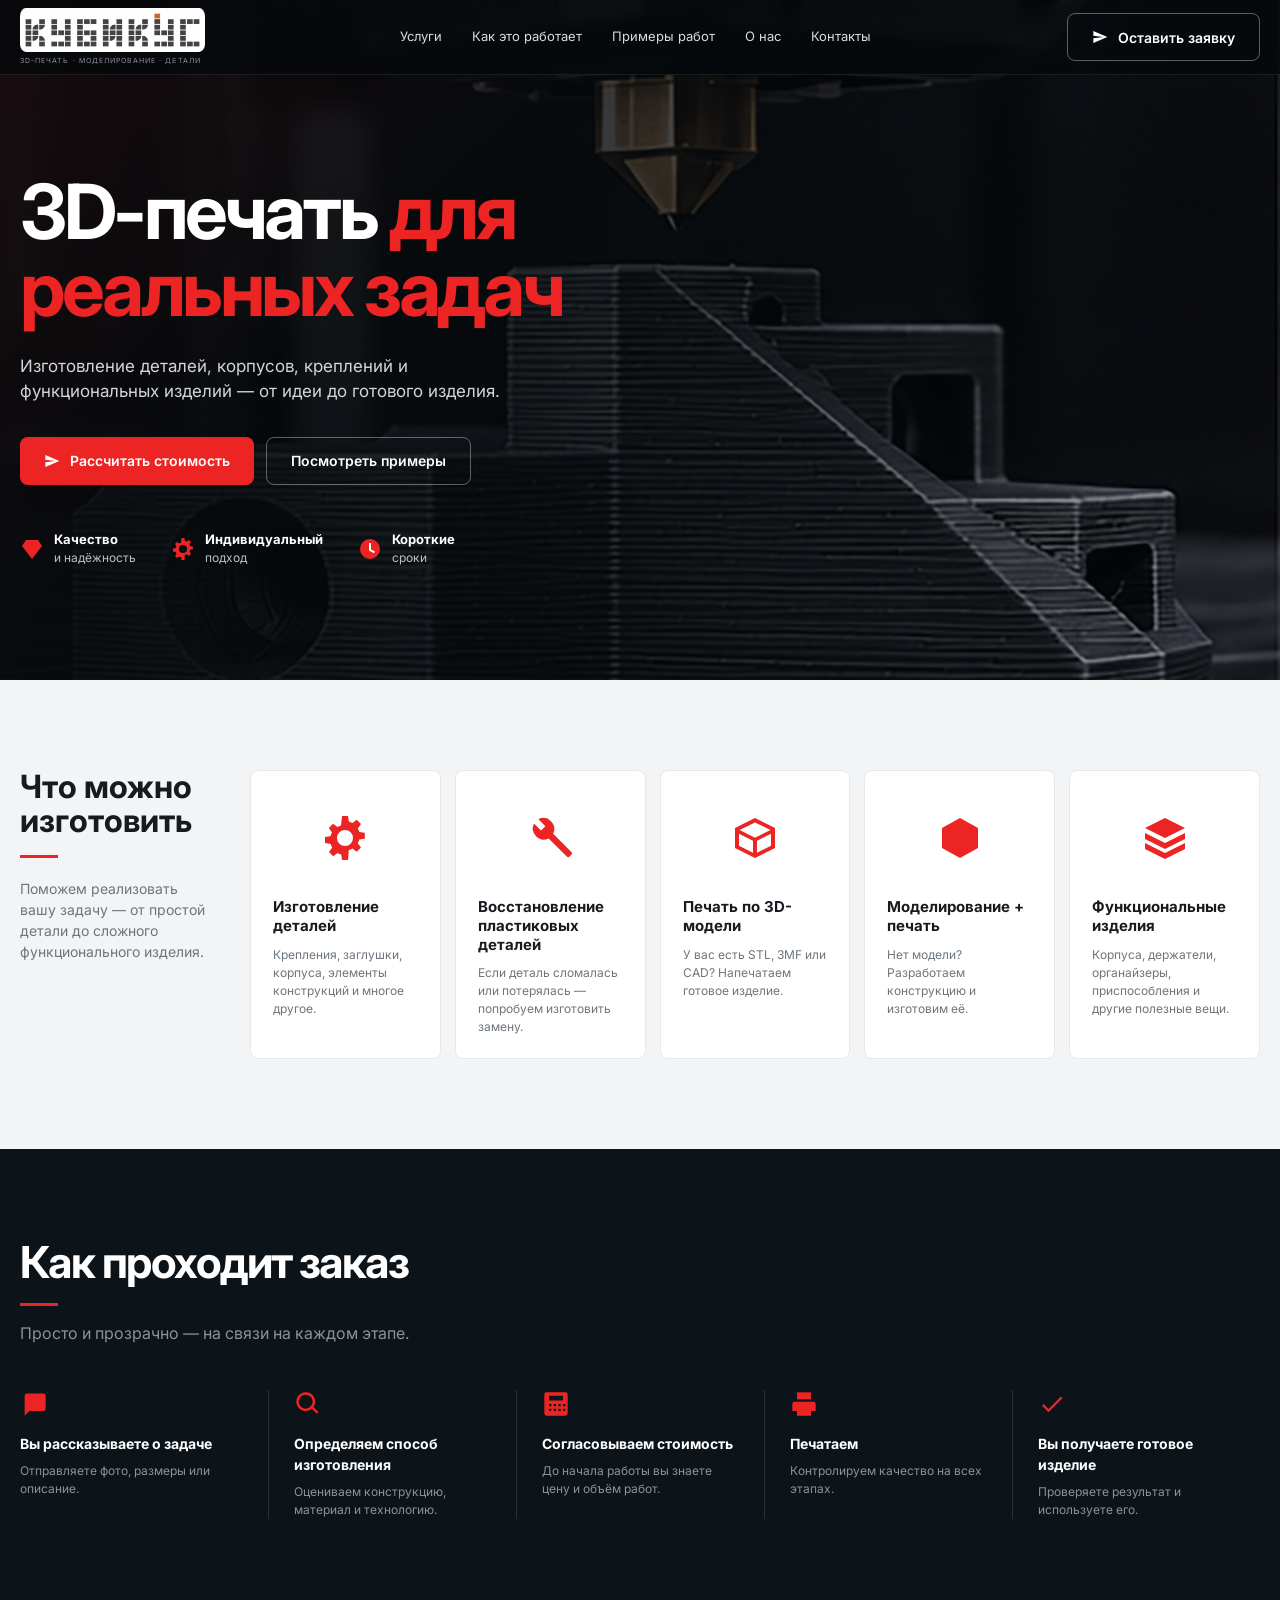
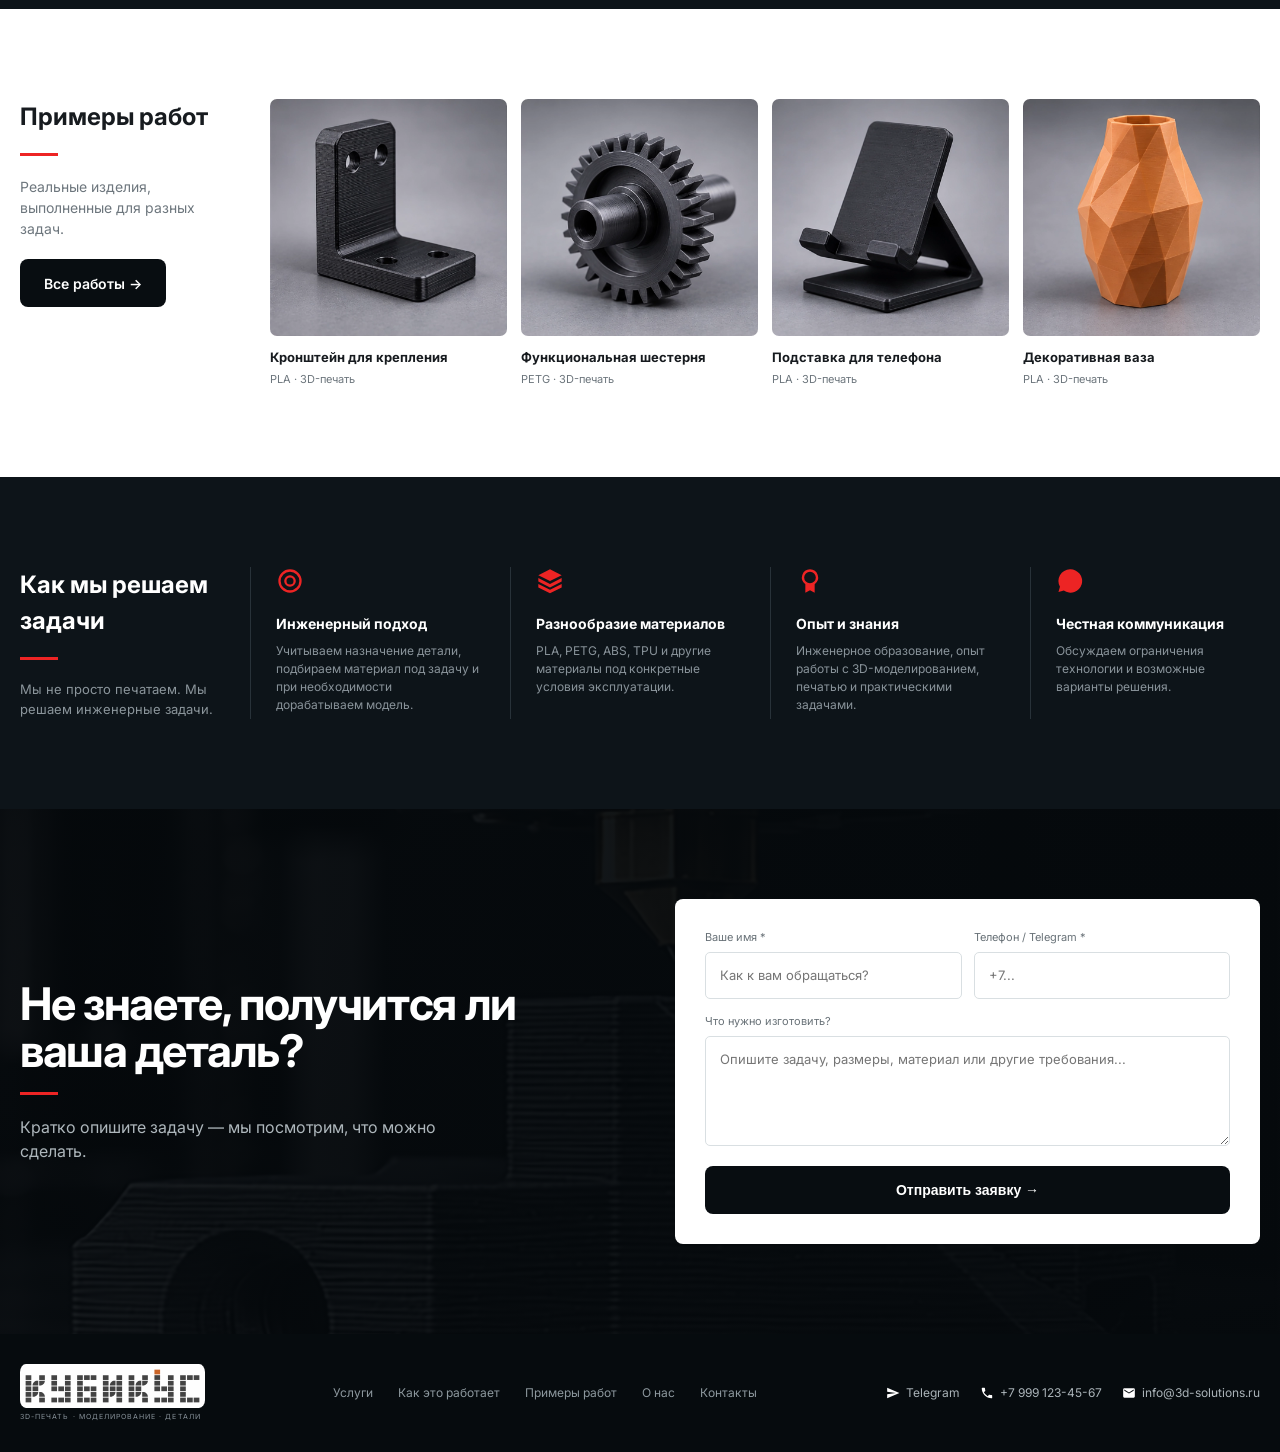
==== commit 9031d7c8: "assets: WebP вместо SVG-заглушек - hero.webp, work-1..4.webp, og-image.webp   (AI-генерация, сетка 3" ====
--- a/index.html
+++ b/index.html
@@ -18,7 +18,10 @@
     <meta property="og:description" content="КУБИКУС — 3D-печать, изготовление деталей, восстановление пластиковых деталей, моделирование и функциональные изделия.">
     <meta property="og:url" content="https://kubicus.ru/">
     <meta property="og:locale" content="ru_RU">
-    <!-- TODO: og:image после появления hero-фото (критично для превью в VK/Telegram) -->
+    <meta property="og:image" content="https://kubicus.ru/assets/img/og-image.webp">
+    <meta property="og:image:width" content="1200">
+    <meta property="og:image:height" content="630">
+    <meta property="og:image:alt" content="КУБИКУС — 3D-печать для реальных задач">
 
     <link rel="icon" type="image/svg+xml" href="/assets/img/favicon.svg">
 
@@ -409,8 +412,12 @@
 
                     <div class="portfolio-image">
                         <img
-                            src="/assets/img/portfolio/work-1.svg"
+                            src="/assets/img/portfolio/work-1.webp"
                             alt="Кронштейн для крепления, напечатанный на 3D-принтере из PLA"
+                            width="800"
+                            height="800"
+                            loading="lazy"
+                            decoding="async"
                         >
                     </div>
 
@@ -429,8 +436,12 @@
 
                     <div class="portfolio-image">
                         <img
-                            src="/assets/img/portfolio/work-2.svg"
+                            src="/assets/img/portfolio/work-2.webp"
                             alt="Функциональная шестерня из PETG, напечатанная на 3D-принтере"
+                            width="800"
+                            height="800"
+                            loading="lazy"
+                            decoding="async"
                         >
                     </div>
 
@@ -449,8 +460,12 @@
 
                     <div class="portfolio-image">
                         <img
-                            src="/assets/img/portfolio/work-3.svg"
+                            src="/assets/img/portfolio/work-3.webp"
                             alt="Подставка для телефона, напечатанная на 3D-принтере из PLA"
+                            width="800"
+                            height="800"
+                            loading="lazy"
+                            decoding="async"
                         >
                     </div>
 
@@ -469,13 +484,17 @@
 
                     <div class="portfolio-image">
                         <img
-                            src="/assets/img/portfolio/work-4.svg"
-                            alt="Декоративный элемент, напечатанный на 3D-принтере из PLA"
+                            src="/assets/img/portfolio/work-4.webp"
+                            alt="Декоративная ваза, напечатанная на 3D-принтере из PLA"
+                            width="800"
+                            height="800"
+                            loading="lazy"
+                            decoding="async"
                         >
                     </div>
 
                     <h3>
-                        Декоративный элемент
+                        Декоративная ваза
                     </h3>
 
                     <p>
--- a/assets/css/components.css
+++ b/assets/css/components.css
@@ -72,6 +72,10 @@
     right: 0;
 
     border-bottom: 1px solid rgba(255, 255, 255, .08);
+
+    background: rgba(5, 9, 12, .72);
+    backdrop-filter: blur(6px);
+    -webkit-backdrop-filter: blur(6px);
 }
 
 .header-inner {
@@ -145,7 +149,7 @@
             rgba(5, 9, 12, .85) 42%,
             rgba(5, 9, 12, .30) 100%
         ),
-        url("/assets/img/hero/hero.svg") center / cover no-repeat;
+        url("/assets/img/hero/hero.webp") center / cover no-repeat;
 
     overflow: hidden;
 }
@@ -360,6 +364,16 @@
     font-weight: 600;
 }
 
+.step-icon {
+    margin-bottom: 15px;
+}
+
+.step-icon svg {
+    width: 28px;
+    height: 28px;
+    display: block;
+}
+
 .process-step h3 {
     font-size: 14px;
     margin-bottom: var(--space-2);
@@ -498,7 +512,7 @@
             rgba(5, 9, 12, .92),
             rgba(5, 9, 12, .98)
         ),
-        url("/assets/img/hero/hero.svg") center / cover;
+        url("/assets/img/hero/hero.webp") center / cover;
 }
 
 .contact-layout {
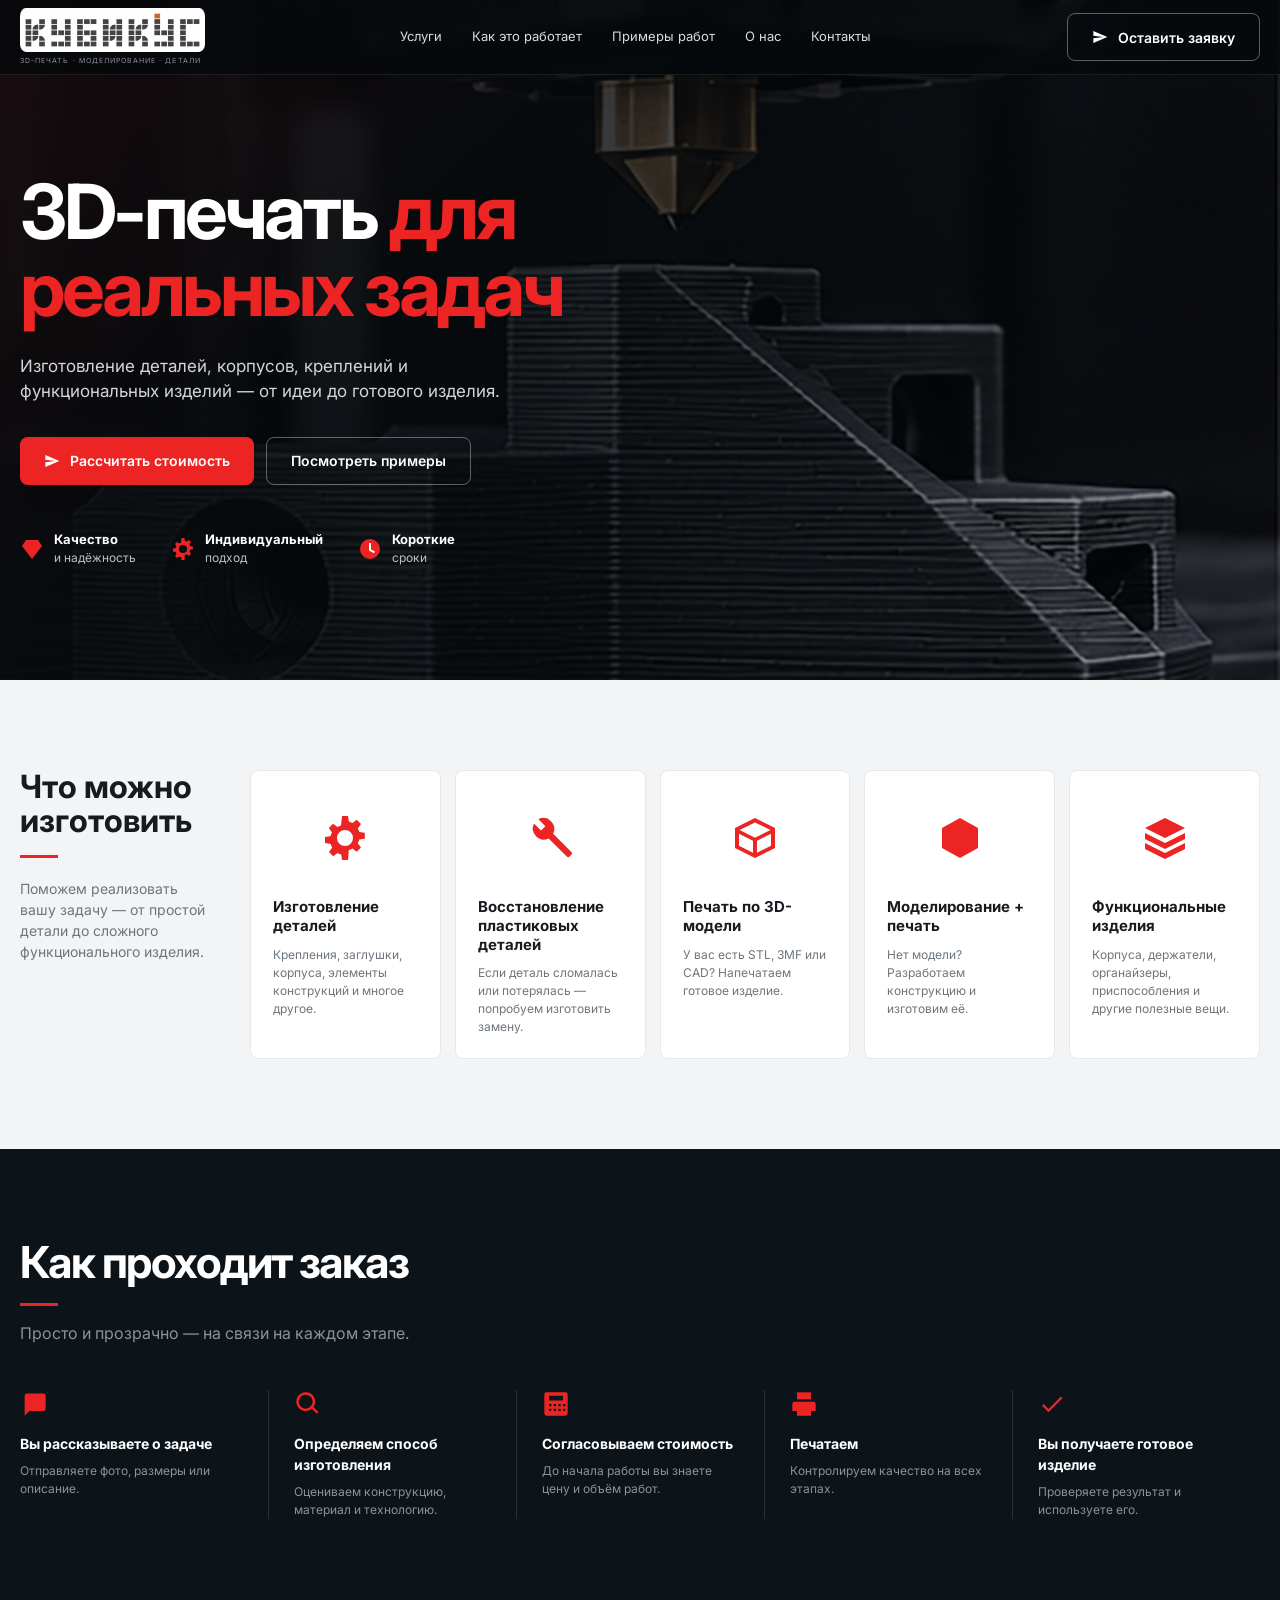
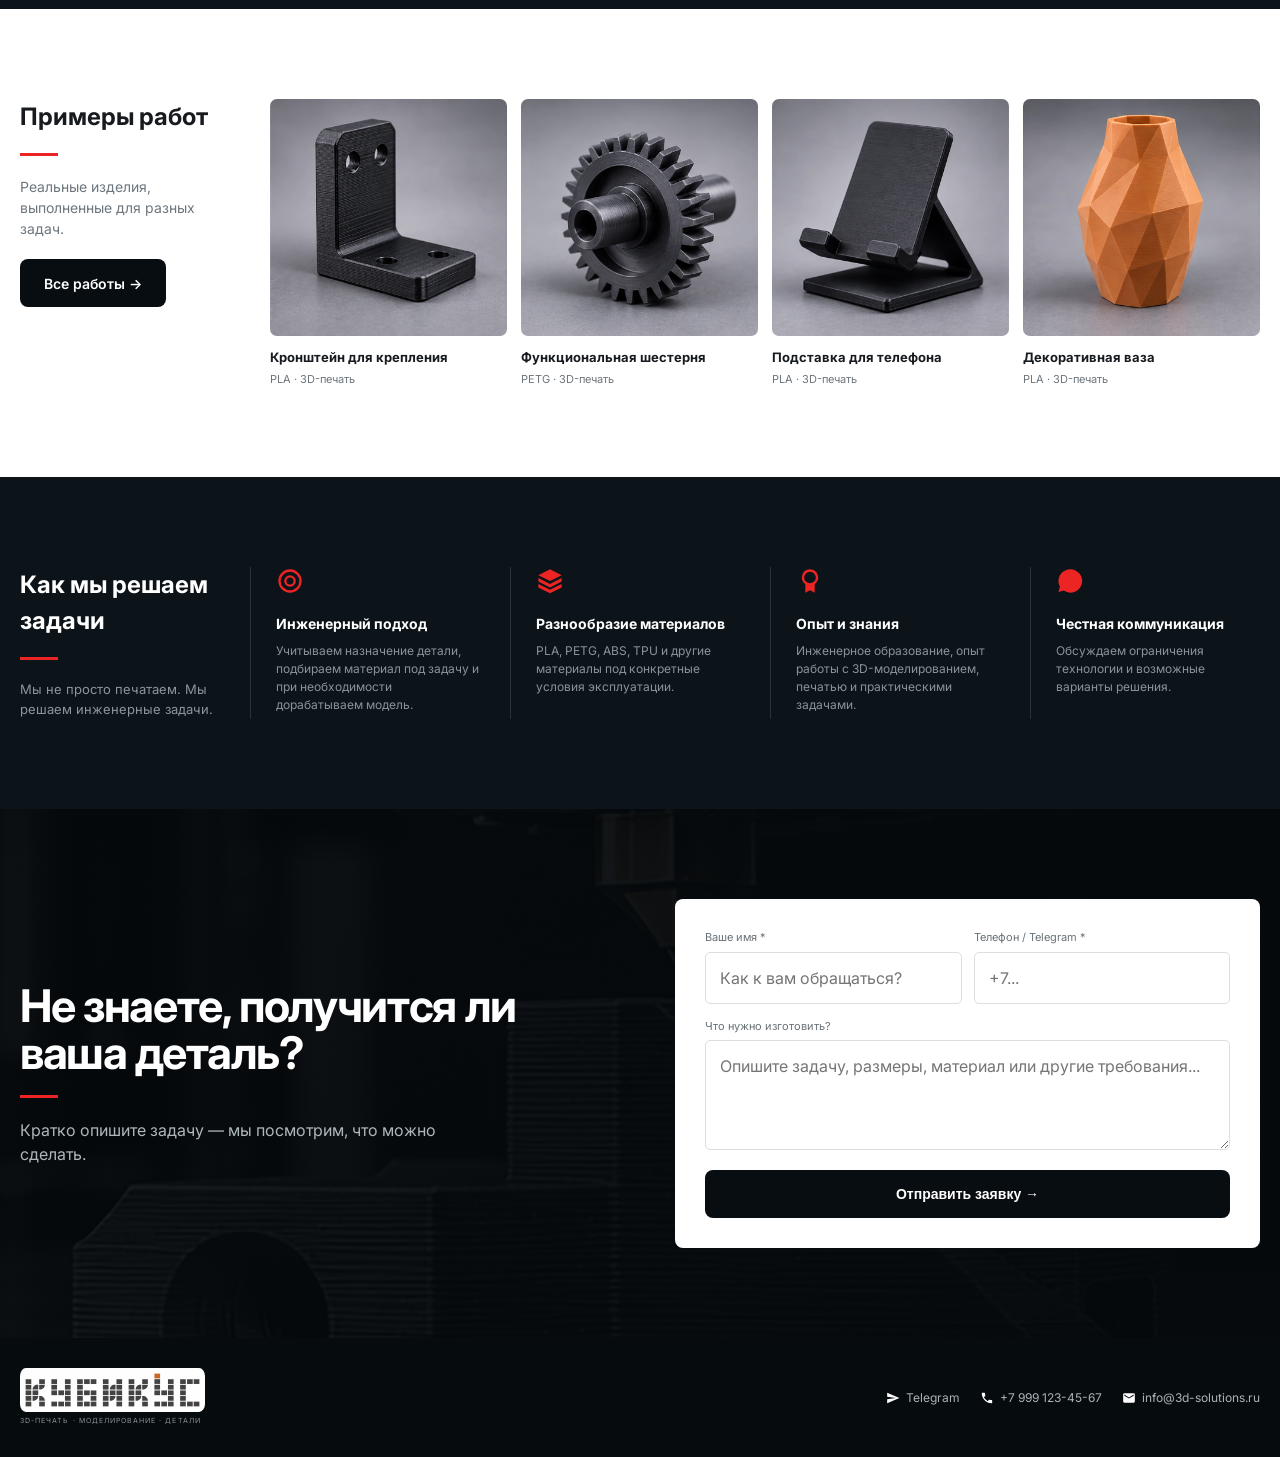
==== commit 358579fd: "chore(session 7): fix process alignment on 768px + remove footer nav - Process: replace row-gap with" ====
--- a/index.html
+++ b/index.html
@@ -723,31 +723,6 @@
         </a>
 
 
-        <div class="footer-links">
-
-            <a href="#services">
-                Услуги
-            </a>
-
-            <a href="#process">
-                Как это работает
-            </a>
-
-            <a href="#portfolio">
-                Примеры работ
-            </a>
-
-            <a href="#advantages">
-                О нас
-            </a>
-
-            <a href="#contact">
-                Контакты
-            </a>
-
-        </div>
-
-
         <div class="footer-contacts">
 
             <span>
--- a/assets/css/layout.css
+++ b/assets/css/layout.css
@@ -41,7 +41,23 @@
     }
 
     .section {
-        padding: 60px 0;
+        padding: 48px 0;
+    }
+
+    .section-title {
+        margin-bottom: 32px;
+    }
+
+}
+
+@media (max-width: 450px) {
+
+    .section {
+        padding: 36px 0;
+    }
+
+    .section-title {
+        margin-bottom: 24px;
     }
 
 }
--- a/assets/css/components.css
+++ b/assets/css/components.css
@@ -583,7 +583,7 @@
     outline: none;
 
     font: inherit;
-    font-size: 13px;
+    font-size: 16px; /* ≥16px — иначе iOS Safari зумит страницу при фокусе */
 }
 
 input:focus,
@@ -650,14 +650,6 @@
     gap: 30px;
 }
 
-.footer-links {
-    display: flex;
-    gap: 25px;
-
-    color: #8d989e;
-    font-size: 12px;
-}
-
 .footer-contacts {
     display: flex;
     gap: 20px;
@@ -670,6 +662,8 @@
     display: inline-flex;
     align-items: center;
     gap: 6px;
+
+    min-height: 44px; /* tap target */
 }
 
 .footer-contacts svg {
@@ -694,6 +688,10 @@
         grid-template-columns: repeat(3, 1fr);
     }
 
+    .services-layout {
+        grid-template-columns: 1fr;
+    }
+
     .portfolio-grid {
         grid-template-columns: repeat(2, 1fr);
     }
@@ -708,7 +706,13 @@
 
     .process-grid {
         grid-template-columns: repeat(3, 1fr);
-        row-gap: 30px;
+        gap: 30px;
+    }
+
+    .process-step,
+    .process-step:first-child {
+        border-left: none;
+        padding: 0;
     }
 
 }
@@ -720,8 +724,13 @@
         display: none;
     }
 
+    .header-inner {
+        justify-content: center;
+        position: relative; /* заложить место для burger-кнопки справа (сессия 7) */
+    }
+
     .hero {
-        min-height: 700px;
+        min-height: min(700px, 100vh);
 
         background-position: 65% center;
     }
@@ -753,6 +762,10 @@
         grid-template-columns: repeat(2, 1fr);
     }
 
+    .service-card {
+        min-height: auto;
+    }
+
     .process-grid {
         grid-template-columns: 1fr;
     }
@@ -793,11 +806,13 @@
 
     .footer-inner {
         flex-direction: column;
-        align-items: flex-start;
-    }
-
-    .footer-links {
-        flex-wrap: wrap;
+        align-items: center;
+        text-align: center;
+    }
+
+    .footer-contacts {
+        flex-direction: column;
+        gap: 10px;
     }
 
 }
@@ -808,10 +823,11 @@
     .services-grid,
     .portfolio-grid {
         grid-template-columns: 1fr;
+        gap: 8px;
     }
 
     .hero h1 {
-        font-size: 42px;
+        font-size: clamp(28px, 11vw, 42px);
     }
 
     .hero-buttons {
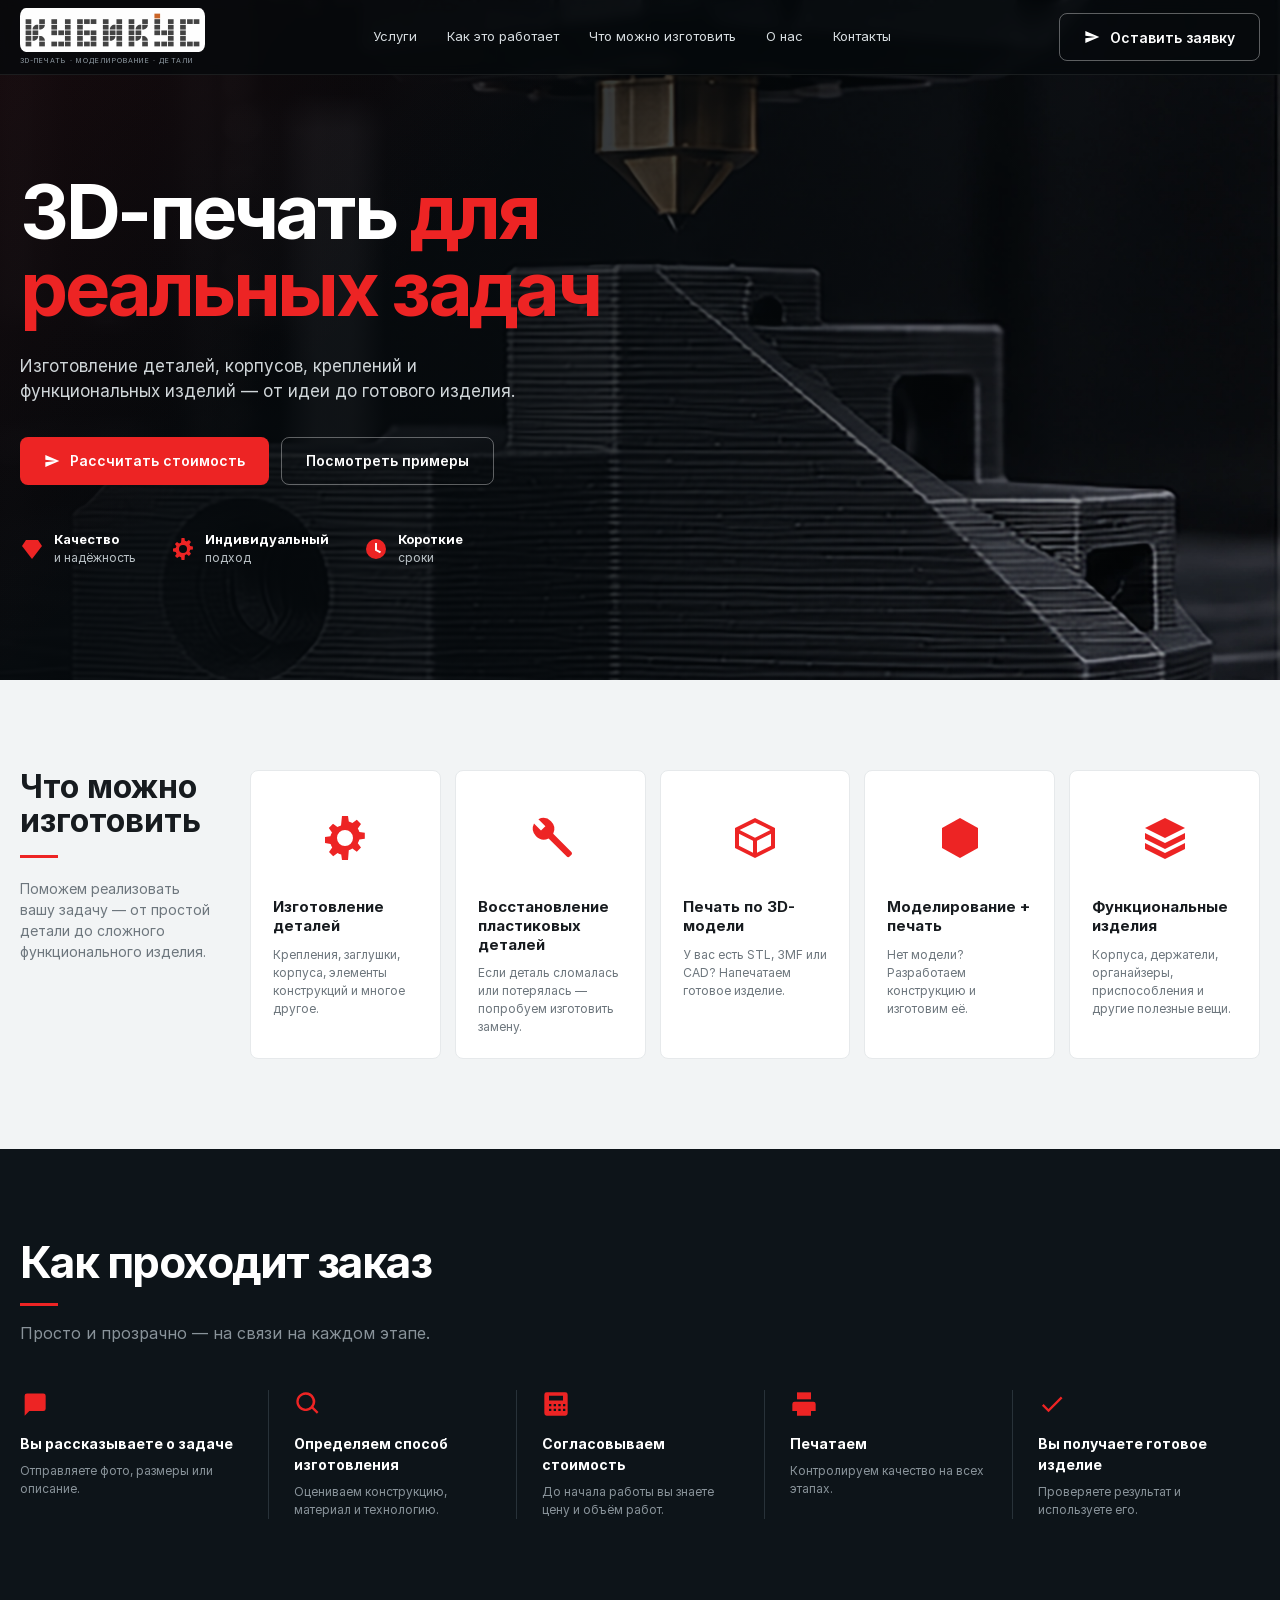
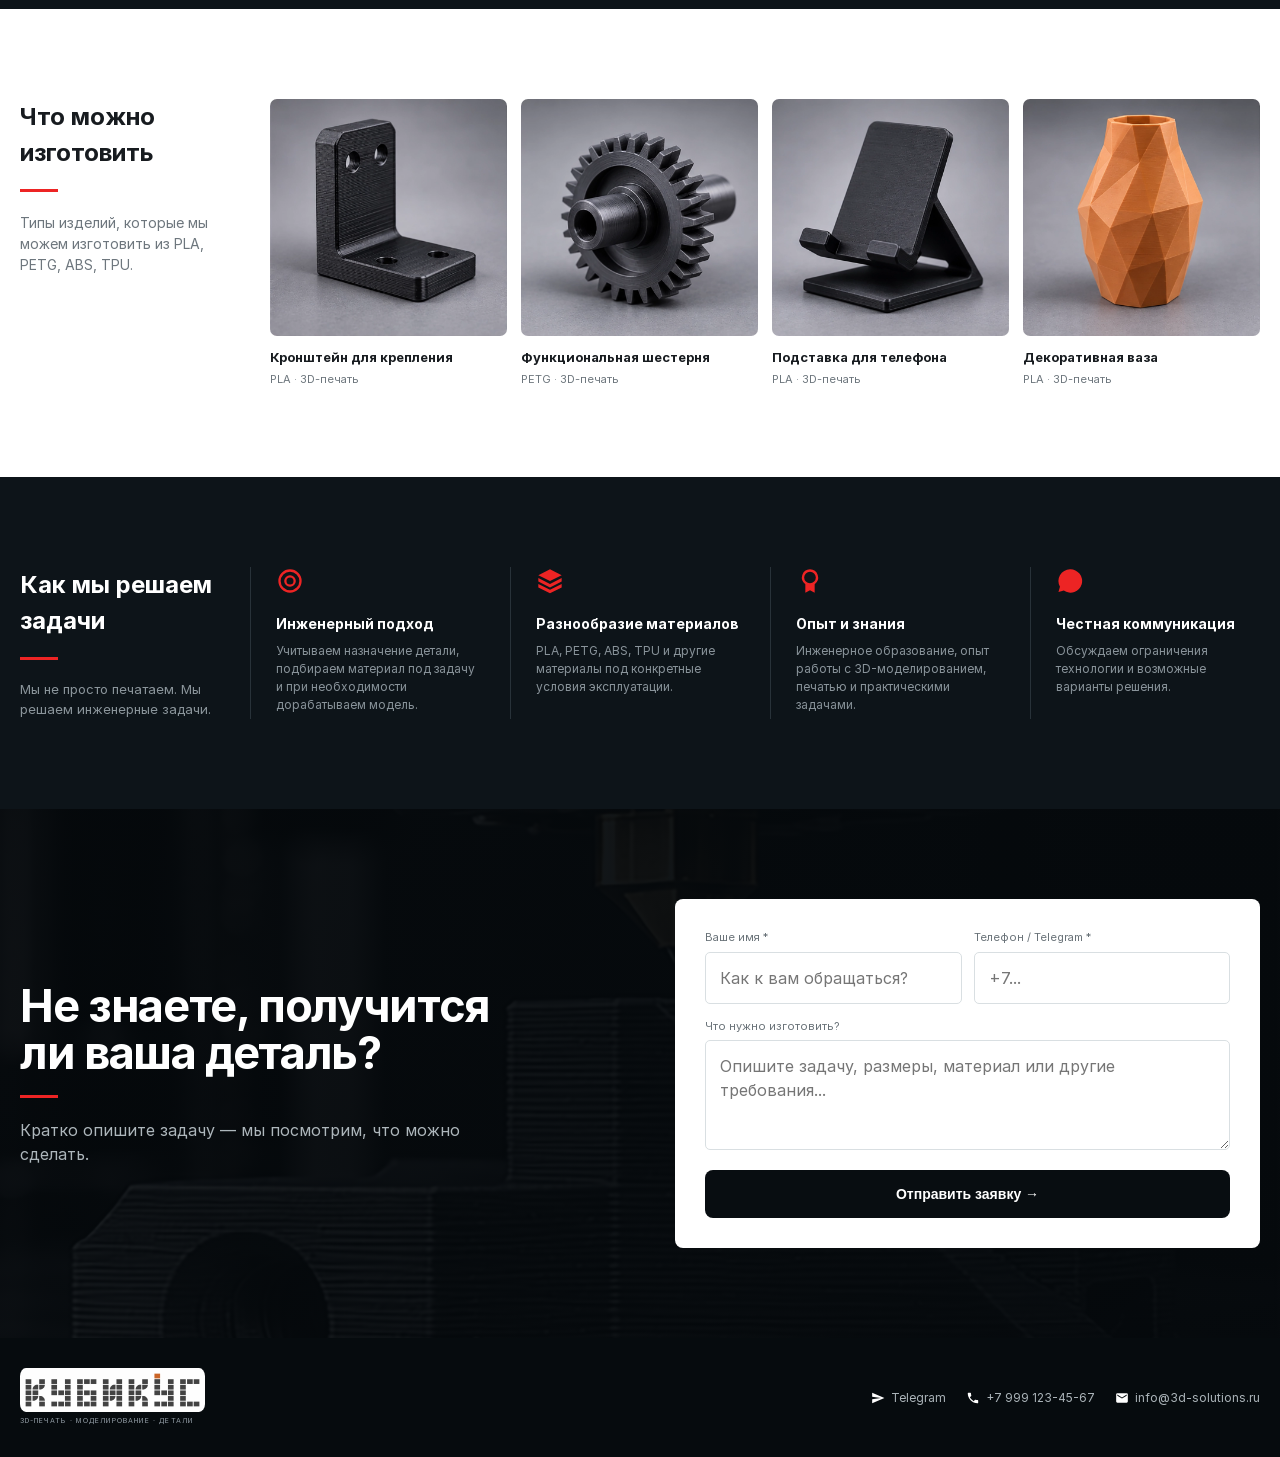
==== commit 52e0111b: "Сессия 9: переименование Portfolio, self-host Inter, fix transition burger-панели Portfolio → «Что м" ====
--- a/index.html
+++ b/index.html
@@ -25,14 +25,6 @@
 
     <link rel="icon" type="image/svg+xml" href="/assets/img/favicon.svg">
 
-    <link rel="preconnect" href="https://fonts.googleapis.com">
-    <link rel="preconnect" href="https://fonts.gstatic.com" crossorigin>
-
-    <link
-        href="https://fonts.googleapis.com/css2?family=Inter:wght@400;500;600;700;800&display=swap"
-        rel="stylesheet"
-    >
-
     <link rel="stylesheet" href="/assets/css/base.css">
     <link rel="stylesheet" href="/assets/css/layout.css">
     <link rel="stylesheet" href="/assets/css/components.css">
@@ -59,11 +51,23 @@
             </span>
         </a>
 
+        <button
+            class="nav-toggle"
+            type="button"
+            aria-label="Открыть меню"
+            aria-expanded="false"
+            aria-controls="mobile-menu"
+        >
+            <span class="nav-toggle__line"></span>
+            <span class="nav-toggle__line"></span>
+            <span class="nav-toggle__line"></span>
+        </button>
+
 
         <nav>
             <a href="#services">Услуги</a>
             <a href="#process">Как это работает</a>
-            <a href="#portfolio">Примеры работ</a>
+            <a href="#portfolio">Что можно изготовить</a>
             <a href="#advantages">О нас</a>
             <a href="#contact">Контакты</a>
         </nav>
@@ -82,6 +86,23 @@
 </header>
 
 
+<!-- =========================
+        MOBILE MENU (burger, ≤1100px)
+========================= -->
+
+<div class="mobile-menu" id="mobile-menu" aria-hidden="true">
+
+    <nav class="mobile-menu__nav">
+        <a href="#services">Услуги</a>
+        <a href="#process">Как это работает</a>
+        <a href="#portfolio">Что можно изготовить</a>
+        <a href="#advantages">О нас</a>
+        <a href="#contact">Контакты</a>
+    </nav>
+
+</div>
+
+
 <main>
 
 <!-- =========================
@@ -384,23 +405,16 @@
             <div class="portfolio-intro">
 
                 <h2>
-                    Примеры
-                    работ
+                    Что можно
+                    изготовить
                 </h2>
 
                 <div class="red-line"></div>
 
                 <p>
-                    Реальные изделия,
-                    выполненные для разных задач.
-                </p>
-
-                <a
-                    href="#contact"
-                    class="btn btn--dark"
-                >
-                    Все работы →
-                </a>
+                    Типы изделий, которые мы можем
+                    изготовить из PLA, PETG, ABS, TPU.
+                </p>
 
             </div>
 
@@ -750,6 +764,7 @@
 
 <script src="/assets/js/nav.js" defer></script>
 <script src="/assets/js/form.js" defer></script>
+<script src="/assets/js/burger.js" defer></script>
 
 
 </body>
--- a/assets/css/base.css
+++ b/assets/css/base.css
@@ -1,6 +1,46 @@
 /* =========================
    BASE — reset, токены, базовая типографика
 ========================= */
+
+@font-face {
+    font-family: 'Inter';
+    font-style: normal;
+    font-weight: 400;
+    font-display: swap;
+    src: url('/assets/fonts/inter-400.woff2') format('woff2');
+}
+
+@font-face {
+    font-family: 'Inter';
+    font-style: normal;
+    font-weight: 500;
+    font-display: swap;
+    src: url('/assets/fonts/inter-500.woff2') format('woff2');
+}
+
+@font-face {
+    font-family: 'Inter';
+    font-style: normal;
+    font-weight: 600;
+    font-display: swap;
+    src: url('/assets/fonts/inter-600.woff2') format('woff2');
+}
+
+@font-face {
+    font-family: 'Inter';
+    font-style: normal;
+    font-weight: 700;
+    font-display: swap;
+    src: url('/assets/fonts/inter-700.woff2') format('woff2');
+}
+
+@font-face {
+    font-family: 'Inter';
+    font-style: normal;
+    font-weight: 800;
+    font-display: swap;
+    src: url('/assets/fonts/inter-800.woff2') format('woff2');
+}
 
 :root {
     /* Палитра (как в прототипе) */
--- a/assets/css/components.css
+++ b/assets/css/components.css
@@ -127,6 +127,101 @@
 
 .header-button {
     white-space: nowrap;
+}
+
+
+/* ---------- Burger (≤1100px) ---------- */
+
+.nav-toggle {
+    display: none;
+    width: 44px;
+    height: 44px;
+
+    flex-direction: column;
+    align-items: center;
+    justify-content: center;
+    gap: 5px;
+
+    padding: 0;
+    background: none;
+    border: none;
+    cursor: pointer;
+}
+
+.nav-toggle__line {
+    display: block;
+    width: 22px;
+    height: 2px;
+
+    background: var(--white);
+    border-radius: var(--radius-sm);
+
+    transition: transform .2s ease, opacity .2s ease;
+}
+
+.nav-toggle[aria-expanded="true"] .nav-toggle__line:nth-child(1) {
+    transform: translateY(7px) rotate(45deg);
+}
+
+.nav-toggle[aria-expanded="true"] .nav-toggle__line:nth-child(2) {
+    opacity: 0;
+}
+
+.nav-toggle[aria-expanded="true"] .nav-toggle__line:nth-child(3) {
+    transform: translateY(-7px) rotate(-45deg);
+}
+
+.mobile-menu {
+    visibility: hidden;
+    max-height: 0;
+    overflow: hidden;
+    position: absolute;
+    top: 74px;
+    left: 0;
+    right: 0;
+    z-index: 9;
+
+    background: var(--dark);
+    transform: translateY(-10px);
+    opacity: 0;
+
+    transition:
+        opacity .2s ease,
+        transform .2s ease,
+        max-height .25s ease,
+        visibility 0s .25s;
+}
+
+.mobile-menu.is-open {
+    visibility: visible;
+    max-height: 100vh;
+    transform: translateY(0);
+    opacity: 1;
+
+    transition:
+        opacity .2s ease,
+        transform .2s ease,
+        max-height .25s ease,
+        visibility 0s 0s;
+}
+
+.mobile-menu__nav {
+    display: flex;
+    flex-direction: column;
+    gap: 0; /* перебиваем nav { gap: 30px } */
+}
+
+.mobile-menu__nav a {
+    display: block;
+    padding: var(--space-4);
+    color: #d7dde0;
+    font-size: 16px;
+
+    border-bottom: 1px solid rgba(255, 255, 255, .08);
+}
+
+.mobile-menu__nav a:last-child {
+    border-bottom: none;
 }
 
 
@@ -684,6 +779,19 @@
         display: none;
     }
 
+    .header-inner {
+        position: relative;
+        padding-right: var(--space-7); /* заложить место под burger-кнопку, чтобы не накрыть CTA */
+    }
+
+    .nav-toggle {
+        display: flex;
+        position: absolute;
+        right: var(--space-3);
+        top: 50%;
+        transform: translateY(-50%);
+    }
+
     .services-grid {
         grid-template-columns: repeat(3, 1fr);
     }
@@ -727,6 +835,7 @@
     .header-inner {
         justify-content: center;
         position: relative; /* заложить место для burger-кнопки справа (сессия 7) */
+        padding-right: 0; /* CTA здесь скрыт, логотип центрируется без отступа */
     }
 
     .hero {
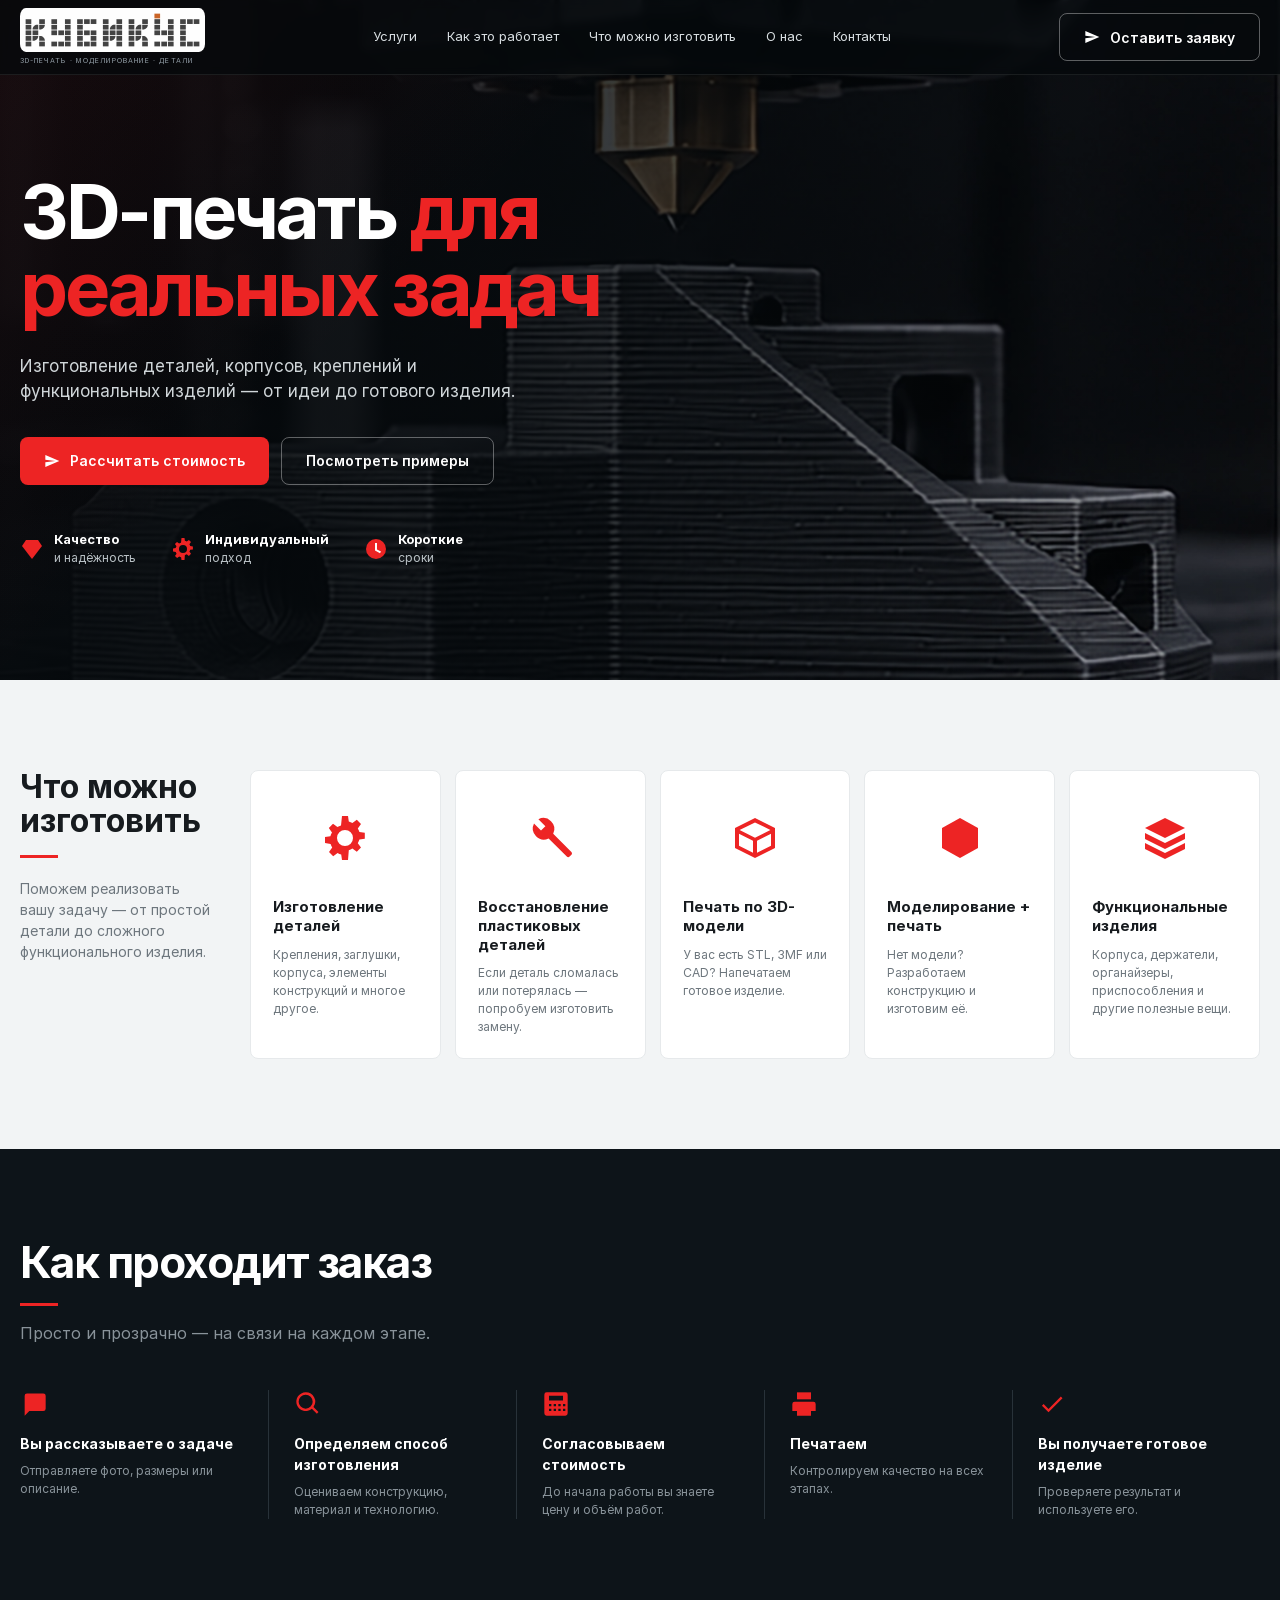
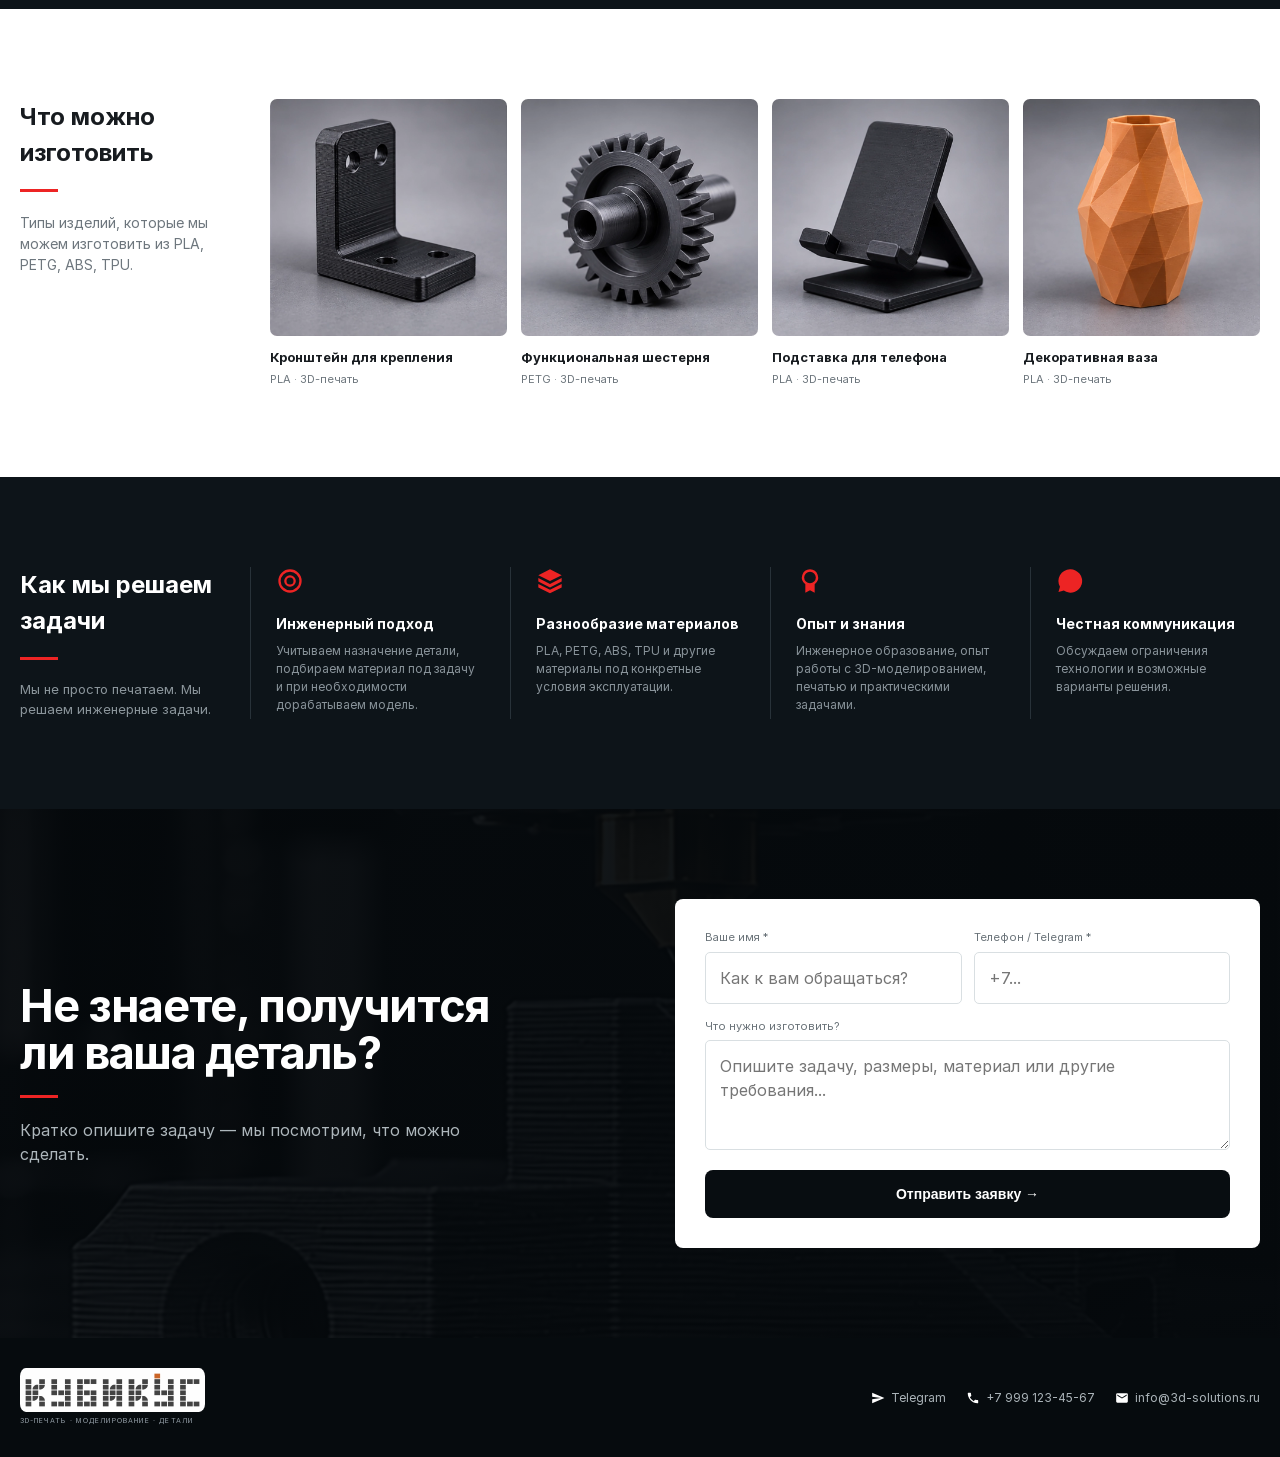
==== commit 5c886335: "Сессия 10: форма (a11y + fallback + валидация), blur, robots/sitemap - index.html: label[for] + inpu" ====
--- a/index.html
+++ b/index.html
@@ -647,19 +647,23 @@
             <form
                 class="contact-form"
                 id="contactForm"
+                action="https://formspree.io/f/mkjrgroy"
+                method="POST"
             >
 
                 <div class="form-row">
 
                     <div class="form-group">
 
-                        <label>
+                        <label for="name">
                             Ваше имя *
                         </label>
 
                         <input
                             type="text"
+                            id="name"
                             name="name"
+                            autocomplete="name"
                             placeholder="Как к вам обращаться?"
                             required
                         >
@@ -669,13 +673,15 @@
 
                     <div class="form-group">
 
-                        <label>
+                        <label for="contact">
                             Телефон / Telegram *
                         </label>
 
                         <input
                             type="text"
+                            id="contact"
                             name="contact"
+                            autocomplete="tel"
                             placeholder="+7..."
                             required
                         >
@@ -687,12 +693,14 @@
 
                 <div class="form-group">
 
-                    <label>
+                    <label for="message">
                         Что нужно изготовить?
                     </label>
 
                     <textarea
+                        id="message"
                         name="message"
+                        autocomplete="off"
                         placeholder="Опишите задачу, размеры, материал или другие требования..."
                     ></textarea>
 
--- a/assets/css/components.css
+++ b/assets/css/components.css
@@ -74,8 +74,8 @@
     border-bottom: 1px solid rgba(255, 255, 255, .08);
 
     background: rgba(5, 9, 12, .72);
-    backdrop-filter: blur(6px);
-    -webkit-backdrop-filter: blur(6px);
+    backdrop-filter: blur(4px);
+    -webkit-backdrop-filter: blur(4px);
 }
 
 .header-inner {
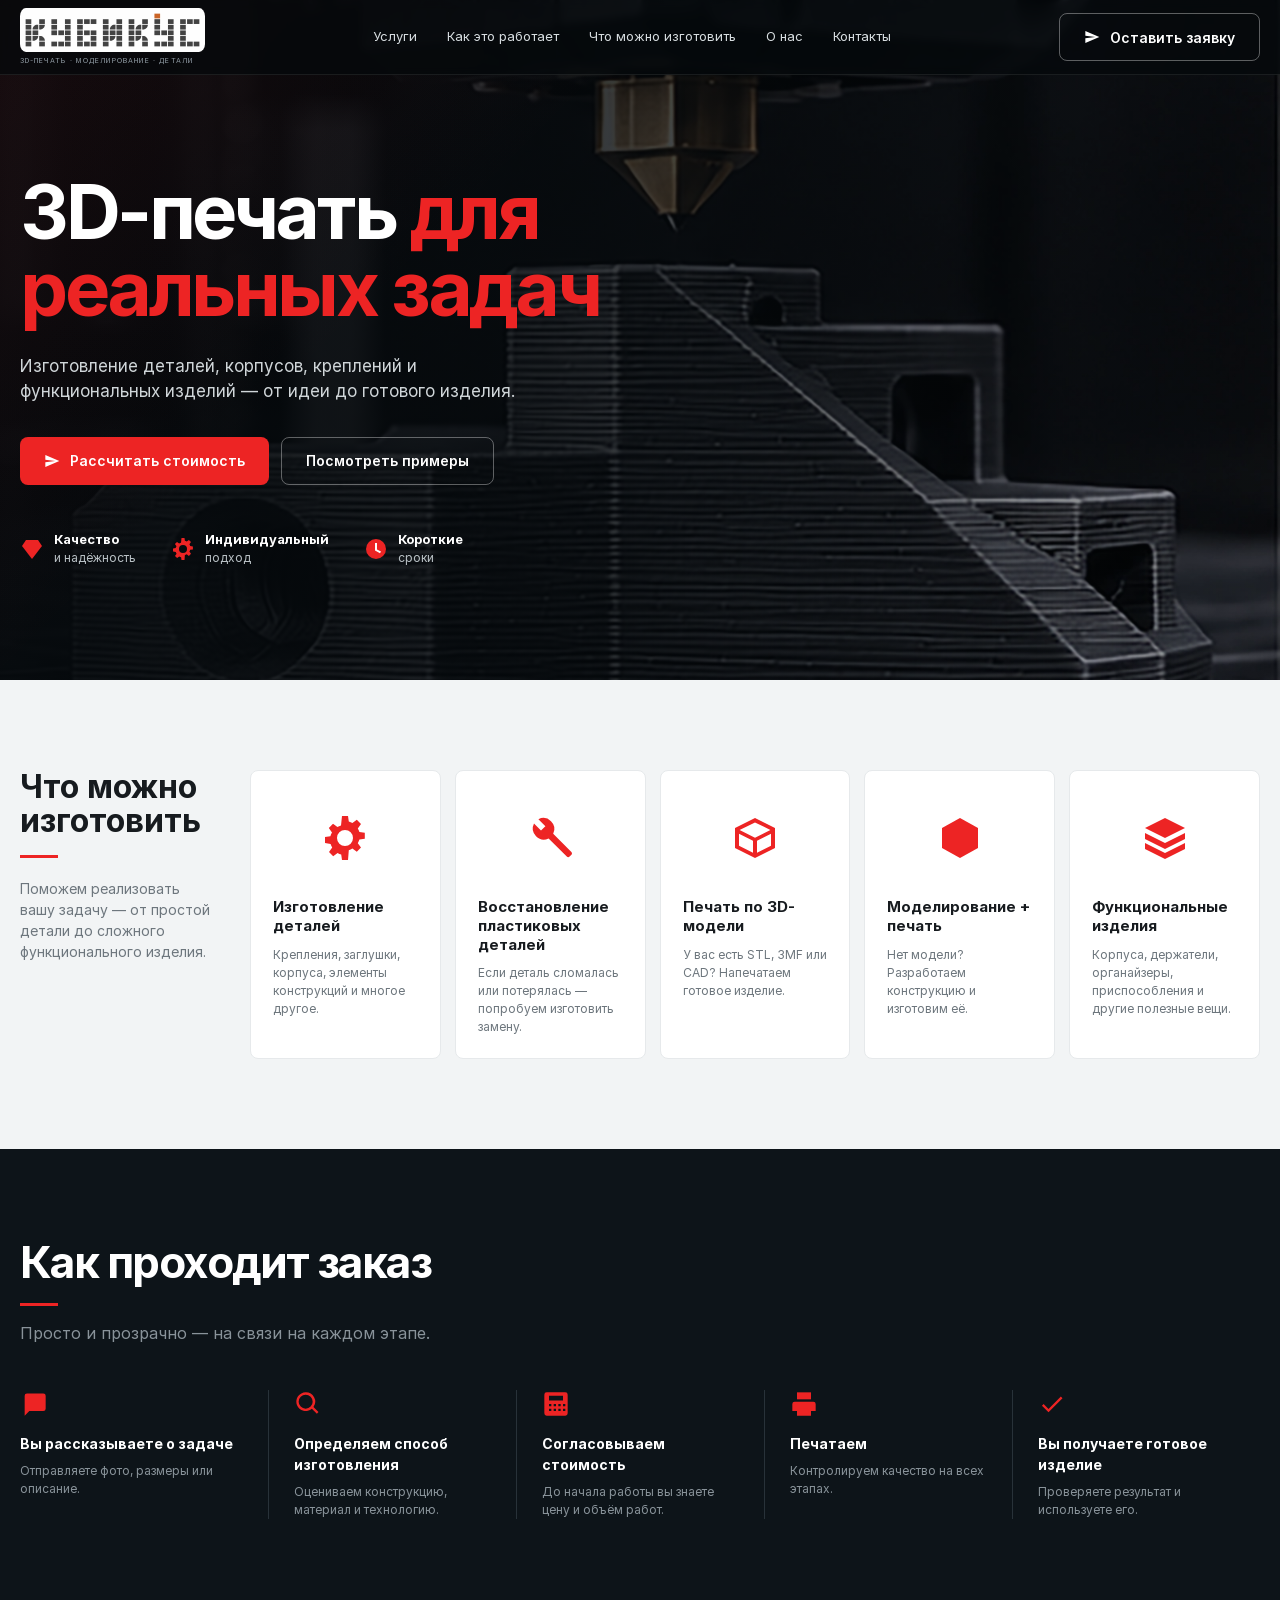
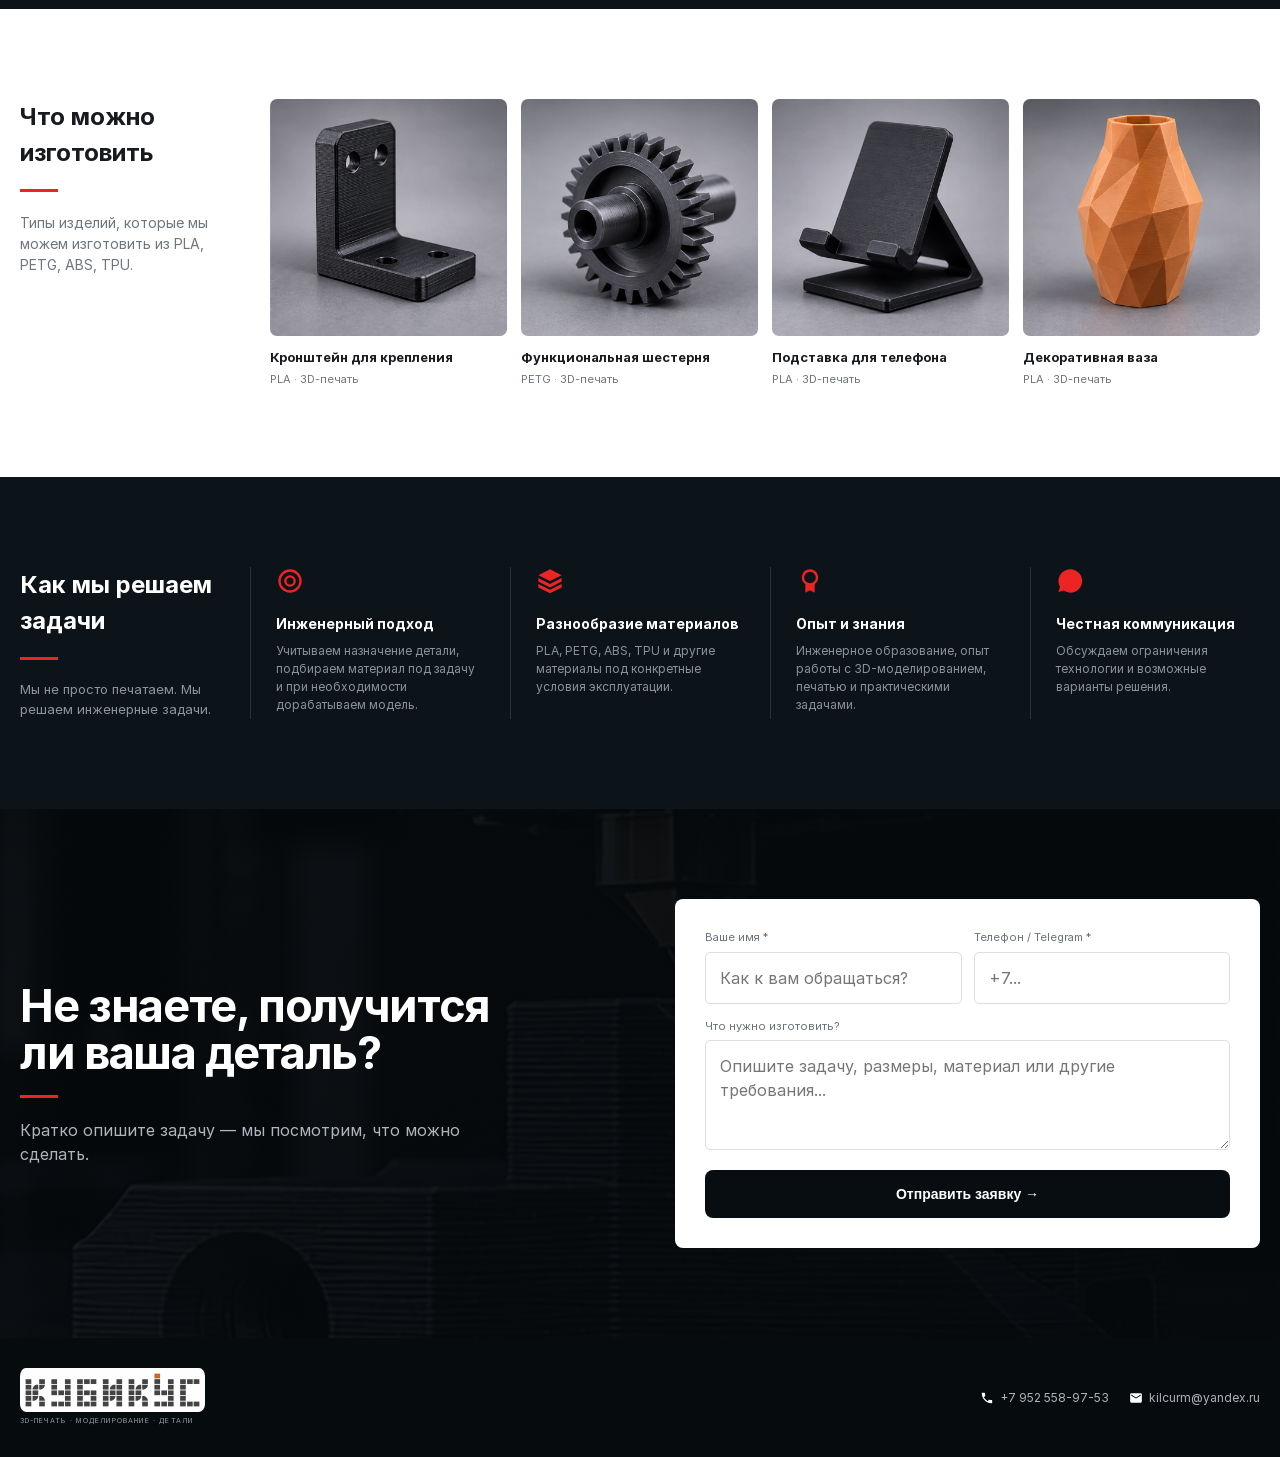
==== commit f699a202: "Сессия 11: финальный QA, HANDOFF.md, передача деплою - Финальный QA по чек-листу A–H: статические пр" ====
--- a/index.html
+++ b/index.html
@@ -673,13 +673,13 @@
 
                     <div class="form-group">
 
-                        <label for="contact">
+                        <label for="contact-field">
                             Телефон / Telegram *
                         </label>
 
                         <input
                             type="text"
-                            id="contact"
+                            id="contact-field"
                             name="contact"
                             autocomplete="tel"
                             placeholder="+7..."
@@ -700,7 +700,6 @@
                     <textarea
                         id="message"
                         name="message"
-                        autocomplete="off"
                         placeholder="Опишите задачу, размеры, материал или другие требования..."
                     ></textarea>
 
@@ -748,18 +747,13 @@
         <div class="footer-contacts">
 
             <span>
-                <svg aria-hidden="true"><use href="/assets/img/icons.svg#icon-send"></use></svg>
-                Telegram
-            </span>
-
-            <span>
                 <svg aria-hidden="true"><use href="/assets/img/icons.svg#icon-phone"></use></svg>
-                +7 999 123-45-67
+                <a href="tel:+79525589753">+7 952 558-97-53</a>
             </span>
 
             <span>
                 <svg aria-hidden="true"><use href="/assets/img/icons.svg#icon-mail"></use></svg>
-                info@3d-solutions.ru
+                <a href="mailto:kilcurm@yandex.ru">kilcurm@yandex.ru</a>
             </span>
 
         </div>
--- a/assets/css/components.css
+++ b/assets/css/components.css
@@ -781,7 +781,7 @@
 
     .header-inner {
         position: relative;
-        padding-right: var(--space-7); /* заложить место под burger-кнопку, чтобы не накрыть CTA */
+        padding-right: var(--space-8); /* увеличено до 64px, чтобы бургер не наезжал на CTA */
     }
 
     .nav-toggle {
